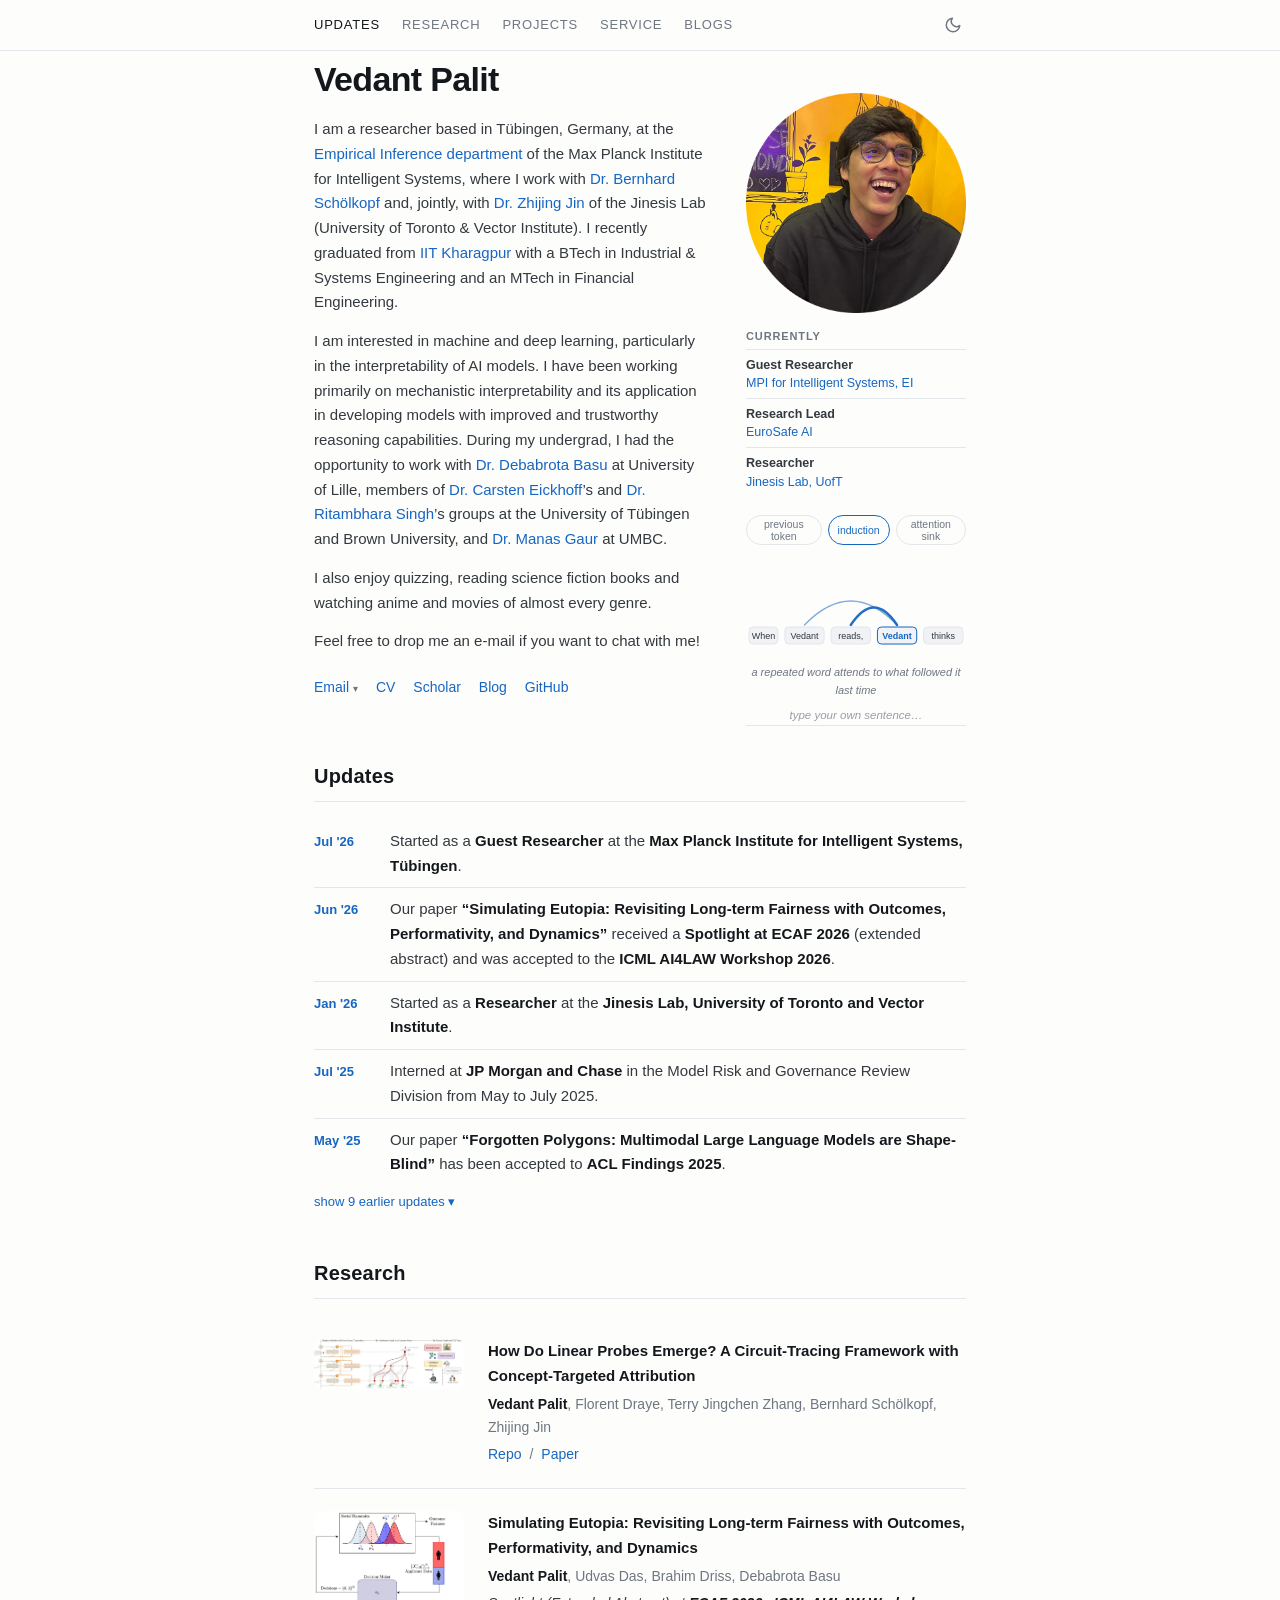
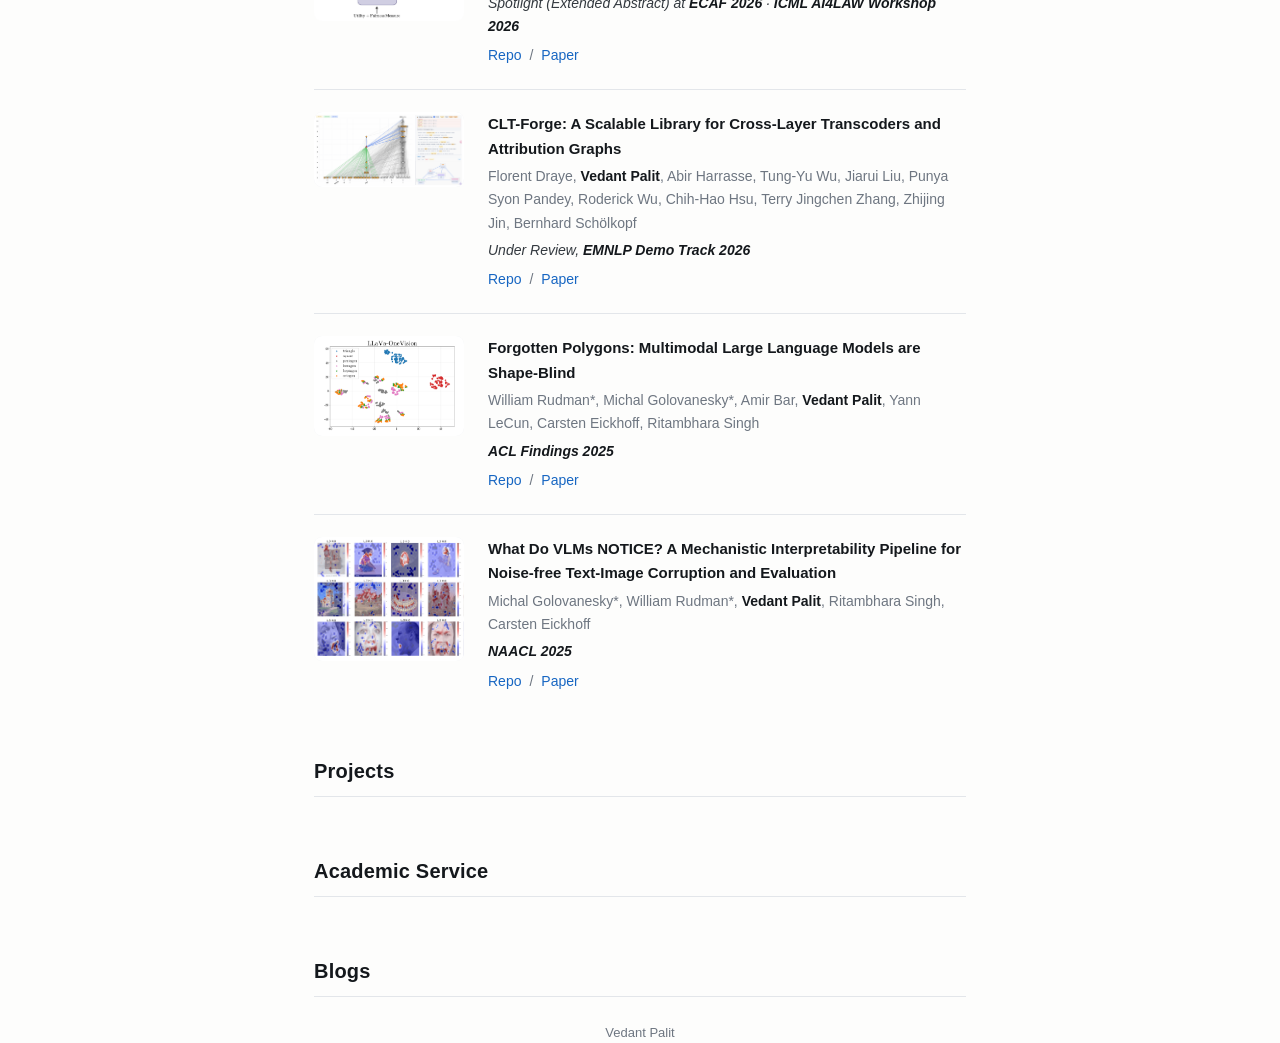
==== index.html @ 204c9481 "Collapse older updates behind a toggle" ====
<!DOCTYPE html>
<html lang="en">
  <head>
    <meta charset="UTF-8">
    <title>Vedant Palit</title>
    <meta name="author" content="Vedant Palit">
    <meta name="description" content="Vedant Palit — research portfolio. Mechanistic interpretability of AI models.">
    <meta name="viewport" content="width=device-width, initial-scale=1">
    <link rel="shortcut icon" href="images/favicon.ico" type="image/x-icon">
    <script>
      /* Set theme before first paint to avoid a flash of the wrong mode */
      (function () {
        var stored = localStorage.getItem("theme");
        var theme = stored || (window.matchMedia("(prefers-color-scheme: dark)").matches ? "dark" : "light");
        document.documentElement.setAttribute("data-theme", theme);
      })();
    </script>
    <link rel="stylesheet" href="css/style.css">
  </head>

  <body>
    <nav>
      <div class="container">
        <a href="#updates">Updates</a>
        <a href="#research">Research</a>
        <a href="#projects">Projects</a>
        <a href="#service">Service</a>
        <a href="#blogs">Blogs</a>
        <button id="theme-toggle" aria-label="Toggle light and dark mode">
          <svg class="icon-moon" viewBox="0 0 24 24" fill="none" stroke="currentColor" stroke-width="2" stroke-linecap="round" stroke-linejoin="round" aria-hidden="true">
            <path d="M21 12.79A9 9 0 1 1 11.21 3 7 7 0 0 0 21 12.79z"></path>
          </svg>
          <svg class="icon-sun" viewBox="0 0 24 24" fill="none" stroke="currentColor" stroke-width="2" stroke-linecap="round" stroke-linejoin="round" aria-hidden="true">
            <circle cx="12" cy="12" r="5"></circle>
            <line x1="12" y1="1" x2="12" y2="3"></line>
            <line x1="12" y1="21" x2="12" y2="23"></line>
            <line x1="4.22" y1="4.22" x2="5.64" y2="5.64"></line>
            <line x1="18.36" y1="18.36" x2="19.78" y2="19.78"></line>
            <line x1="1" y1="12" x2="3" y2="12"></line>
            <line x1="21" y1="12" x2="23" y2="12"></line>
            <line x1="4.22" y1="19.78" x2="5.64" y2="18.36"></line>
            <line x1="18.36" y1="5.64" x2="19.78" y2="4.22"></line>
          </svg>
        </button>
      </div>
    </nav>

    <header class="container">
      <div class="intro">
        <div class="intro-text">
          <h1>Vedant Palit</h1>
          <div id="bio"></div>
          <div id="profile-links" class="profile-links"></div>
        </div>
        <div class="portrait">
          <a href="images/vp.jpg"><img src="images/vp_c.jpg" alt="Vedant Palit"></a>
          <div id="current" class="current" hidden></div>
          <div id="widget"></div>
        </div>
      </div>
    </header>

    <main class="container">
      <section id="updates">
        <h2>Updates</h2>
        <div id="updates-list" data-list></div>
        <div id="updates-more"></div>
        <button id="updates-toggle" class="show-more" hidden></button>
      </section>

      <section id="research">
        <h2>Research</h2>
        <div id="papers-list" data-list></div>
      </section>

      <section id="projects">
        <h2>Projects</h2>
        <div id="projects-list" data-list></div>
      </section>

      <section id="service">
        <h2>Academic Service</h2>
        <div id="service-list" data-list></div>
      </section>

      <section id="blogs">
        <h2>Blogs</h2>
        <div id="blogs-list" data-list></div>
      </section>

      <div id="sentinel"></div>
    </main>

    <footer class="container">
      Vedant Palit
    </footer>

    <script src="js/data.js"></script>
    <script src="js/main.js"></script>
  </body>
</html>
---- css/style.css ----
/* Two themes: light, and a dark mode built on a near-black Prussian blue.
   The active theme is set as data-theme on <html> (see inline script in index.html). */

:root {
  --bg: #fdfdfc;
  --bg-soft: #f0f2f5;
  --nav-bg: rgba(253, 253, 252, 0.85);
  --text: #33393f;
  --text-strong: #14181c;
  --muted: #6e7681;
  --accent: #1766c2;
  --accent-hover: #d9862a;
  --rule: #e3e6ea;
  --max-width: 700px;
}

:root[data-theme="dark"] {
  --bg: #0a1420;
  --bg-soft: #0f1f30;
  --nav-bg: rgba(10, 20, 32, 0.85);
  --text: #cfdae5;
  --text-strong: #eef3f8;
  --muted: #7f93a8;
  --accent: #85b6ea;
  --accent-hover: #f0b866;
  --rule: #1b3048;
}

* { box-sizing: border-box; }

html { scroll-behavior: smooth; }

body {
  margin: 0;
  background-color: var(--bg);
  color: var(--text);
  font-family: -apple-system, BlinkMacSystemFont, "Segoe UI", Roboto, Helvetica, Arial, sans-serif;
  font-size: 15px;
  line-height: 1.65;
  -webkit-font-smoothing: antialiased;
  transition: background-color 0.3s ease, color 0.3s ease;
}

a {
  color: var(--accent);
  text-decoration: none;
  transition: color 0.2s ease;
}

a:hover,
a:focus {
  color: var(--accent-hover);
}

strong { color: var(--text-strong); }

.container {
  max-width: var(--max-width);
  margin: 0 auto;
  padding: 0 24px;
}

/* ---- Nav ---- */

nav {
  position: sticky;
  top: 0;
  z-index: 10;
  background-color: var(--nav-bg);
  backdrop-filter: blur(8px);
  -webkit-backdrop-filter: blur(8px);
  border-bottom: 1px solid var(--rule);
  transition: background-color 0.3s ease;
}

nav .container {
  display: flex;
  align-items: center;
  gap: 22px;
  padding-top: 12px;
  padding-bottom: 12px;
  overflow-x: auto;
}

nav a {
  color: var(--muted);
  font-size: 13px;
  letter-spacing: 0.06em;
  text-transform: uppercase;
  white-space: nowrap;
}

nav a:hover,
nav a.active { color: var(--text-strong); }

/* Theme toggle: moon shown in light mode, sun in dark mode */

#theme-toggle {
  margin-left: auto;
  background: none;
  border: none;
  padding: 4px;
  cursor: pointer;
  color: var(--muted);
  display: flex;
  align-items: center;
  transition: color 0.2s ease;
}

#theme-toggle:hover { color: var(--text-strong); }

#theme-toggle svg { width: 18px; height: 18px; }

#theme-toggle .icon-sun { display: none; }

:root[data-theme="dark"] #theme-toggle .icon-sun { display: block; }
:root[data-theme="dark"] #theme-toggle .icon-moon { display: none; }

/* ---- Header / bio ---- */

header { padding: 64px 0 16px; }

.intro {
  display: flex;
  gap: 36px;
  align-items: flex-start;
}

.intro-text { flex: 1; }

.intro h1 {
  margin: 0 0 10px;
  font-size: 34px;
  font-weight: 700;
  color: var(--text-strong);
  letter-spacing: -0.02em;
}

.intro p { margin: 0 0 14px; }

.portrait {
  flex-shrink: 0;
  width: 220px;
  margin-top: 42px;
}

/* "Currently" block: borderless row-wise table under the portrait */

.current {
  margin: 16px 0 0;
  font-size: 12.5px;
  line-height: 1.45;
  color: var(--muted);
}

.current-label {
  font-size: 11px;
  font-weight: 600;
  text-transform: uppercase;
  letter-spacing: 0.08em;
  color: var(--muted);
  padding-bottom: 4px;
  border-bottom: 1px solid var(--rule);
}

.current-row {
  padding: 6px 0;
  border-bottom: 1px solid var(--rule);
}

.current-row:last-child { border-bottom: none; }

.current-row .role {
  display: block;
  font-weight: 600;
  color: var(--text);
}

.portrait img {
  width: 100%;
  border-radius: 22%;
  display: block;
}

.profile-links {
  margin-top: 22px;
  display: flex;
  flex-wrap: wrap;
  gap: 6px 18px;
  font-size: 14px;
}

/* Multi-option profile link (e.g. Email → MPI / UofT) */

.dropdown { position: relative; }

.dropdown .caret {
  font-size: 10px;
  color: var(--muted);
}

.dropdown-menu {
  display: none;
  position: absolute;
  top: calc(100% + 6px);
  left: 0;
  z-index: 20;
  min-width: 130px;
  padding: 6px 0;
  background-color: var(--bg-soft);
  border: 1px solid var(--rule);
  border-radius: 8px;
  box-shadow: 0 6px 18px rgba(0, 0, 0, 0.25);
}

.dropdown.open .dropdown-menu { display: block; }

.dropdown-menu a {
  display: block;
  padding: 5px 14px;
  white-space: nowrap;
}

.dropdown-menu a:hover { background-color: var(--rule); }

/* Collaborator-graph toy under the portrait */

.collab-widget { margin-top: 18px; }

.collab-widget svg {
  width: 100%;
  height: auto;
  display: block;
}

.collab-widget .e {
  stroke: var(--muted);
  stroke-opacity: 0.25;
  stroke-width: 1;
  transition: stroke-opacity 0.2s ease, stroke 0.2s ease;
}

.collab-widget .e.thick { stroke-width: 1.8; }

.collab-widget .e.lit {
  stroke: var(--accent);
  stroke-opacity: 0.9;
}

.collab-widget .n {
  fill: var(--muted);
  fill-opacity: 0.8;
  transition: fill-opacity 0.2s ease, fill 0.2s ease;
}

.collab-widget .n.linked { cursor: pointer; }

.collab-widget .n.me { fill: var(--accent); fill-opacity: 0.95; }

.collab-widget .n.lit { fill: var(--accent); fill-opacity: 1; }

.collab-widget .lbl {
  fill: var(--muted);
  font-size: 7.5px;
  text-anchor: middle;
  letter-spacing: 0.03em;
  pointer-events: none;
  transition: fill 0.2s ease;
}

.collab-widget .lbl.lit { fill: var(--text-strong); }

.collab-widget .hint {
  margin-top: 8px;
  font-size: 11px;
  color: var(--muted);
  text-align: center;
  font-style: italic;
  min-height: 16px;
}

/* Attention-arcs toy under the portrait */

.attn-widget { margin-top: 18px; }

.attn-widget svg {
  width: 100%;
  height: auto;
  display: block;
}

.attn-heads {
  display: flex;
  justify-content: center;
  gap: 6px;
  margin-bottom: 4px;
}

.attn-chip {
  background: none;
  border: 1px solid var(--rule);
  border-radius: 999px;
  padding: 2px 9px;
  font-size: 10.5px;
  color: var(--muted);
  cursor: pointer;
  transition: color 0.2s ease, border-color 0.2s ease;
}

.attn-chip:hover { color: var(--text-strong); }

.attn-chip.on {
  color: var(--accent);
  border-color: var(--accent);
}

.attn-widget .tok {
  fill: var(--bg-soft);
  stroke: var(--rule);
  stroke-width: 1;
  cursor: pointer;
  transition: stroke 0.2s ease;
}

.attn-widget .tok.active { stroke: var(--accent); }

.attn-widget .tok-word {
  fill: var(--text);
  font-size: 9px;
  text-anchor: middle;
  cursor: pointer;
  transition: fill 0.2s ease;
}

.attn-widget .tok-word.active { fill: var(--accent); font-weight: 700; }

.attn-widget .arc {
  fill: none;
  stroke: var(--accent);
  stroke-linecap: round;
}

.attn-widget .hint {
  margin-top: 6px;
  font-size: 11px;
  color: var(--muted);
  text-align: center;
  font-style: italic;
  min-height: 16px;
}

.attn-input {
  display: block;
  width: 100%;
  margin-top: 6px;
  padding: 4px 2px;
  background: none;
  border: none;
  border-bottom: 1px solid var(--rule);
  color: var(--text);
  font-size: 11.5px;
  text-align: center;
  outline: none;
  transition: border-color 0.2s ease;
}

.attn-input:focus { border-bottom-color: var(--accent); }

.attn-input::placeholder {
  color: var(--muted);
  font-style: italic;
  opacity: 0.7;
}

/* ---- Sections ---- */

section { padding: 34px 0 6px; }

section h2 {
  margin: 0 0 18px;
  font-size: 20px;
  font-weight: 700;
  color: var(--text-strong);
  letter-spacing: 0.01em;
  border-bottom: 1px solid var(--rule);
  padding-bottom: 8px;
}

/* Updates */

.update {
  display: flex;
  gap: 14px;
  padding: 9px 0;
  border-bottom: 1px solid var(--rule);
}

.update:last-child { border-bottom: none; }

.update .date {
  flex-shrink: 0;
  width: 62px;
  color: var(--accent);
  font-weight: 600;
  font-size: 13px;
  padding-top: 2px;
}

/* Academic service reuses the update-row look with a wider label;
   venues flow inline separated by middots */

.service-row .date { width: 90px; }

.service-row .sep { color: var(--muted); }

/* Collapsed older updates */

#updates-more { display: none; }

#updates-more.open { display: block; }

#updates-more .update:first-child { border-top: 1px solid var(--rule); }

.show-more {
  background: none;
  border: none;
  padding: 8px 0;
  font-size: 13px;
  font-family: inherit;
  color: var(--accent);
  cursor: pointer;
  transition: color 0.2s ease;
}

.show-more:hover { color: var(--accent-hover); }

/* Papers & projects */

.entry {
  display: flex;
  gap: 24px;
  padding: 22px 0;
  border-bottom: 1px solid var(--rule);
}

.entry:last-child { border-bottom: none; }

.entry .thumb {
  flex-shrink: 0;
  width: 150px;
}

.entry .thumb img {
  width: 100%;
  border-radius: 8px;
  display: block;
  background-color: var(--bg-soft);
}

.entry .meta { flex: 1; min-width: 0; }

.entry .title {
  font-weight: 700;
  color: var(--text-strong);
  margin-bottom: 4px;
}

.entry .authors,
.entry .context {
  font-size: 14px;
  color: var(--muted);
  margin-bottom: 4px;
}

.entry .venue {
  font-size: 14px;
  font-style: italic;
  margin-bottom: 6px;
}

.entry .description {
  font-size: 14px;
  margin-top: 6px;
}

.entry .links { font-size: 14px; }

.entry .links a + a::before {
  content: "/";
  color: var(--muted);
  margin: 0 8px 0 0;
  padding-left: 8px;
}

/* Compact project rows */

.project-row {
  padding: 10px 0;
  border-bottom: 1px solid var(--rule);
}

.project-row:last-child { border-bottom: none; }

.project-row .title { font-weight: 700; }

.project-row .context {
  font-weight: 400;
  font-size: 13px;
  color: var(--muted);
}

.project-row .description {
  font-size: 13.5px;
  color: var(--muted);
  margin-top: 2px;
}

/* ---- Batched reveal ---- */

.reveal {
  opacity: 0;
  transform: translateY(14px);
  transition: opacity 0.45s ease, transform 0.45s ease;
}

.reveal.visible {
  opacity: 1;
  transform: none;
}

#sentinel { height: 1px; }

footer {
  padding: 48px 0 40px;
  color: var(--muted);
  font-size: 13px;
  text-align: center;
}

/* ---- Responsive ---- */

@media (max-width: 640px) {
  header { padding-top: 40px; }

  .intro { flex-direction: column-reverse; align-items: center; }

  .portrait { width: 200px; margin-top: 0; }

  .intro h1 { text-align: center; }

  .entry { flex-direction: column; gap: 12px; }

  .entry .thumb { width: 200px; max-width: 100%; }

  .update { flex-direction: column; gap: 2px; }

  .update .date { width: auto; }
}

@media (prefers-reduced-motion: reduce) {
  html { scroll-behavior: auto; }
  .reveal { transition: none; transform: none; }
}
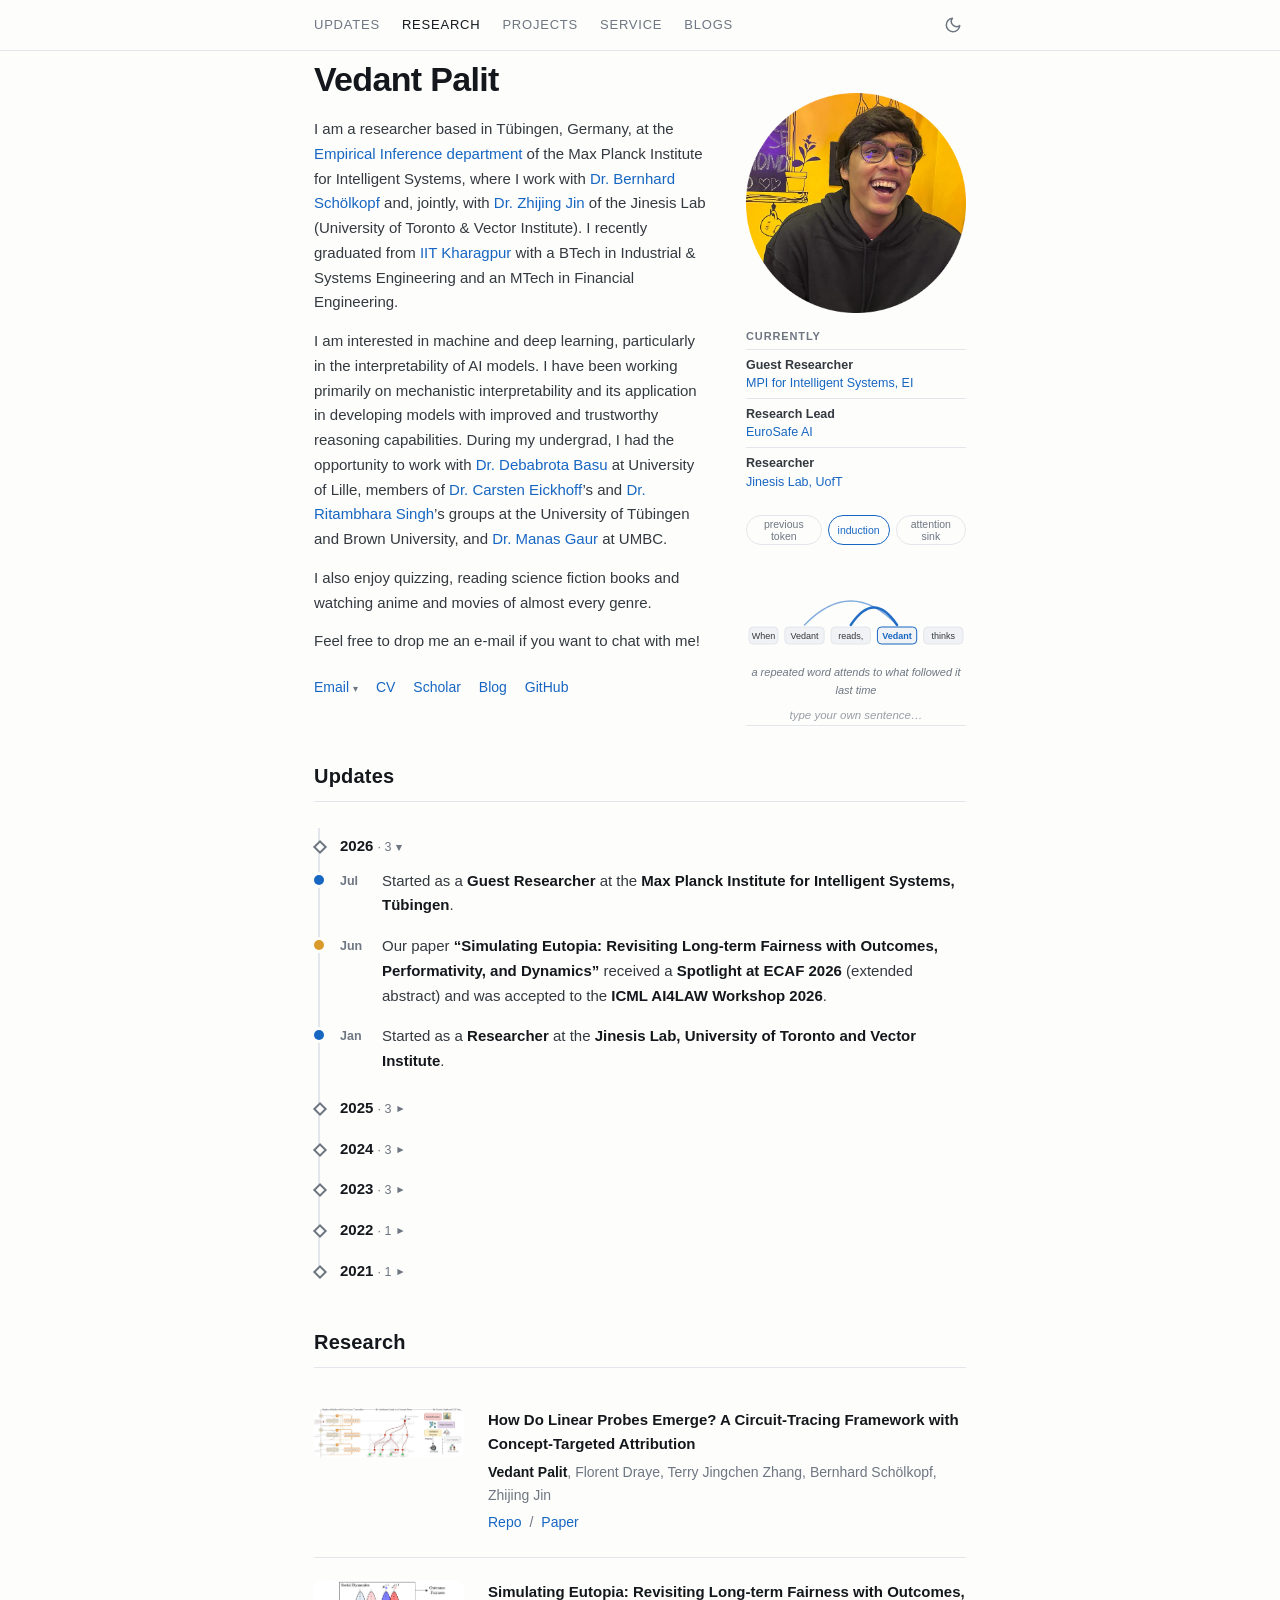
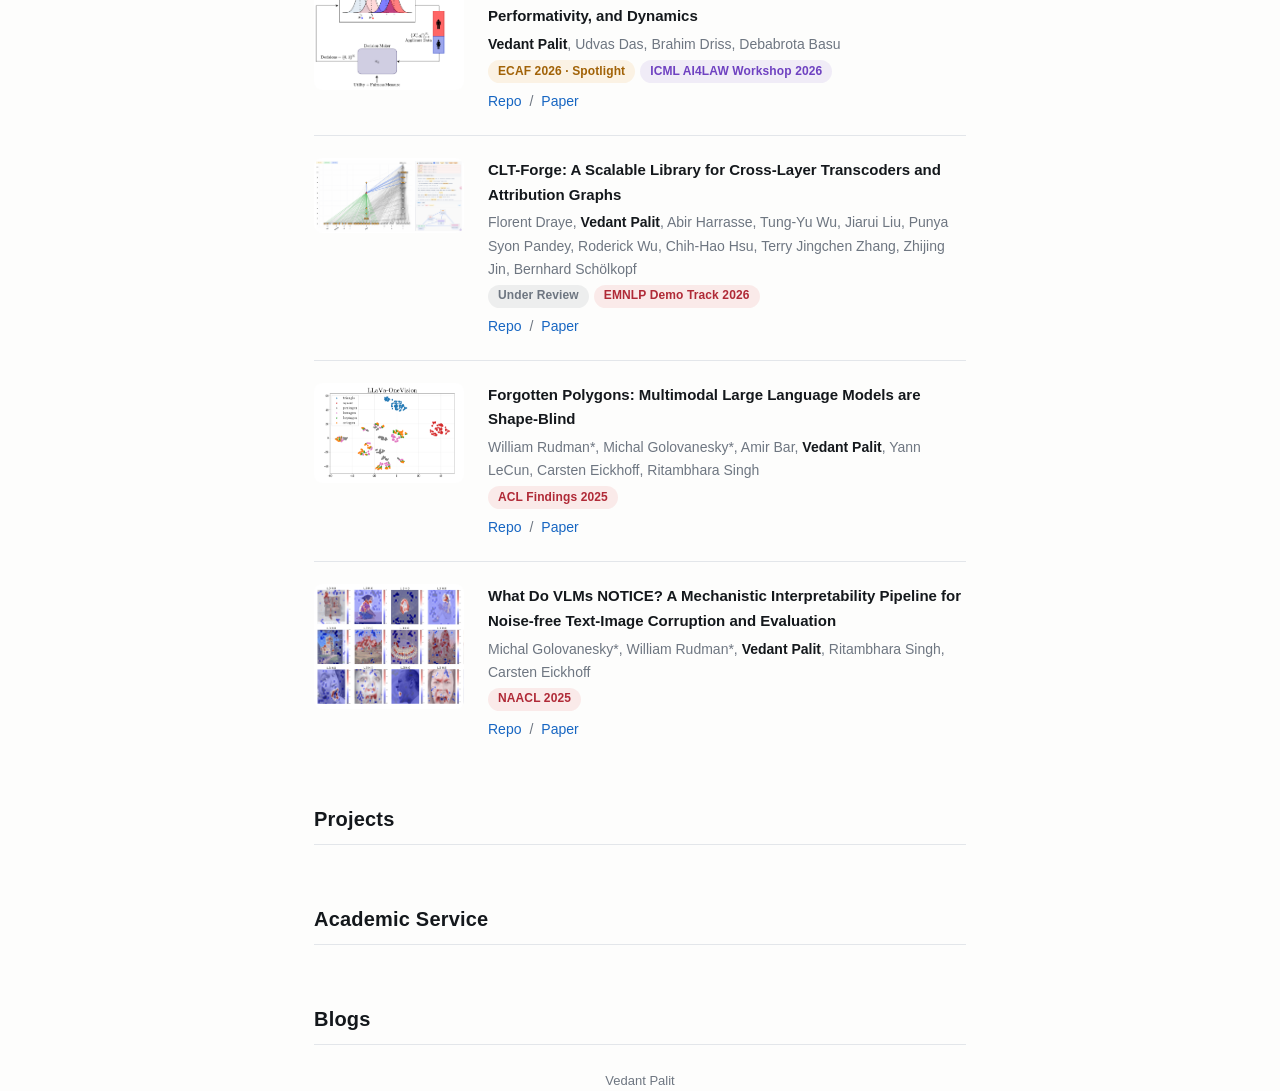
==== commit 96c11fbb: "Turn updates into a timeline with collapsible years" ====
--- a/index.html
+++ b/index.html
@@ -63,9 +63,7 @@
     <main class="container">
       <section id="updates">
         <h2>Updates</h2>
-        <div id="updates-list" data-list></div>
-        <div id="updates-more"></div>
-        <button id="updates-toggle" class="show-more" hidden></button>
+        <div id="updates-list" class="timeline"></div>
       </section>
 
       <section id="research">
--- a/css/style.css
+++ b/css/style.css
@@ -386,7 +386,97 @@
   padding-bottom: 8px;
 }
 
-/* Updates */
+/* Updates timeline: vertical rail, type-colored dots, year markers */
+
+.timeline { position: relative; }
+
+.timeline::before {
+  content: "";
+  position: absolute;
+  left: 4px;
+  top: 8px;
+  bottom: 8px;
+  width: 2px;
+  background-color: var(--rule);
+}
+
+.tl-item {
+  position: relative;
+  display: flex;
+  gap: 12px;
+  padding: 8px 0 8px 26px;
+}
+
+.tl-item::before {
+  content: "";
+  position: absolute;
+  left: 0;
+  top: 14px;
+  width: 10px;
+  height: 10px;
+  border-radius: 50%;
+  background-color: var(--muted);
+  box-shadow: 0 0 0 3px var(--bg);
+}
+
+.t-paper::before    { background-color: #b02a37; }
+.t-position::before { background-color: var(--accent); }
+.t-award::before    { background-color: #d99a2b; }
+
+:root[data-theme="dark"] .t-paper::before { background-color: #f28b82; }
+:root[data-theme="dark"] .t-award::before { background-color: #f0b866; }
+
+.tl-item .date {
+  flex-shrink: 0;
+  width: 30px;
+  color: var(--muted);
+  font-weight: 600;
+  font-size: 12.5px;
+  padding-top: 2px;
+}
+
+.tl-year {
+  position: relative;
+  padding: 14px 0 2px 26px;
+  font-size: 15px;
+  font-weight: 700;
+  color: var(--text-strong);
+  cursor: pointer;
+  user-select: none;
+}
+
+.tl-year:hover { color: var(--accent); }
+
+.tl-year::before {
+  content: "";
+  position: absolute;
+  left: 1px;
+  top: 22px;
+  width: 6px;
+  height: 6px;
+  background-color: var(--bg);
+  border: 2px solid var(--muted);
+  transform: rotate(45deg);
+}
+
+.tl-count {
+  font-weight: 400;
+  font-size: 12.5px;
+  color: var(--muted);
+}
+
+.tl-caret {
+  display: inline-block;
+  font-size: 11px;
+  color: var(--muted);
+  transition: transform 0.2s ease;
+}
+
+.tl-year.closed .tl-caret { transform: rotate(-90deg); }
+
+.tl-group.closed { display: none; }
+
+/* Service and blog rows (shared row style) */
 
 .update {
   display: flex;
@@ -413,27 +503,6 @@
 
 .service-row .sep { color: var(--muted); }
 
-/* Collapsed older updates */
-
-#updates-more { display: none; }
-
-#updates-more.open { display: block; }
-
-#updates-more .update:first-child { border-top: 1px solid var(--rule); }
-
-.show-more {
-  background: none;
-  border: none;
-  padding: 8px 0;
-  font-size: 13px;
-  font-family: inherit;
-  color: var(--accent);
-  cursor: pointer;
-  transition: color 0.2s ease;
-}
-
-.show-more:hover { color: var(--accent-hover); }
-
 /* Papers & projects */
 
 .entry {
@@ -478,6 +547,41 @@
   margin-bottom: 6px;
 }
 
+/* Venue pills, colored by venue family (amber = spotlight/award) */
+
+.badges {
+  margin: 2px 0 7px;
+  display: flex;
+  flex-wrap: wrap;
+  gap: 5px;
+}
+
+.pill {
+  display: inline-block;
+  padding: 1.5px 10px;
+  border-radius: 999px;
+  font-size: 12px;
+  font-weight: 600;
+  letter-spacing: 0.01em;
+  white-space: nowrap;
+}
+
+.pill-acl     { color: #b02a37; background-color: rgba(214, 43, 43, 0.09); }
+.pill-neurips { color: #6f42c1; background-color: rgba(111, 66, 193, 0.09); }
+.pill-ieee    { color: #1766c2; background-color: rgba(23, 102, 194, 0.09); }
+.pill-acm     { color: #0f766e; background-color: rgba(15, 118, 110, 0.09); }
+.pill-cvf     { color: #2e7d32; background-color: rgba(46, 125, 50, 0.09); }
+.pill-review  { color: #6e7681; background-color: rgba(110, 118, 129, 0.11); }
+.pill-award   { color: #a16207; background-color: rgba(240, 184, 102, 0.16); }
+
+:root[data-theme="dark"] .pill-acl     { color: #f28b82; background-color: rgba(242, 139, 130, 0.12); }
+:root[data-theme="dark"] .pill-neurips { color: #c5a3ff; background-color: rgba(197, 163, 255, 0.12); }
+:root[data-theme="dark"] .pill-ieee    { color: #8ab4f8; background-color: rgba(138, 180, 248, 0.12); }
+:root[data-theme="dark"] .pill-acm     { color: #7fd8ce; background-color: rgba(127, 216, 206, 0.12); }
+:root[data-theme="dark"] .pill-cvf     { color: #a5d6a7; background-color: rgba(165, 214, 167, 0.12); }
+:root[data-theme="dark"] .pill-review  { color: #8a95a3; background-color: rgba(138, 149, 163, 0.13); }
+:root[data-theme="dark"] .pill-award   { color: #f0b866; background-color: rgba(240, 184, 102, 0.13); }
+
 .entry .description {
   font-size: 14px;
   margin-top: 6px;
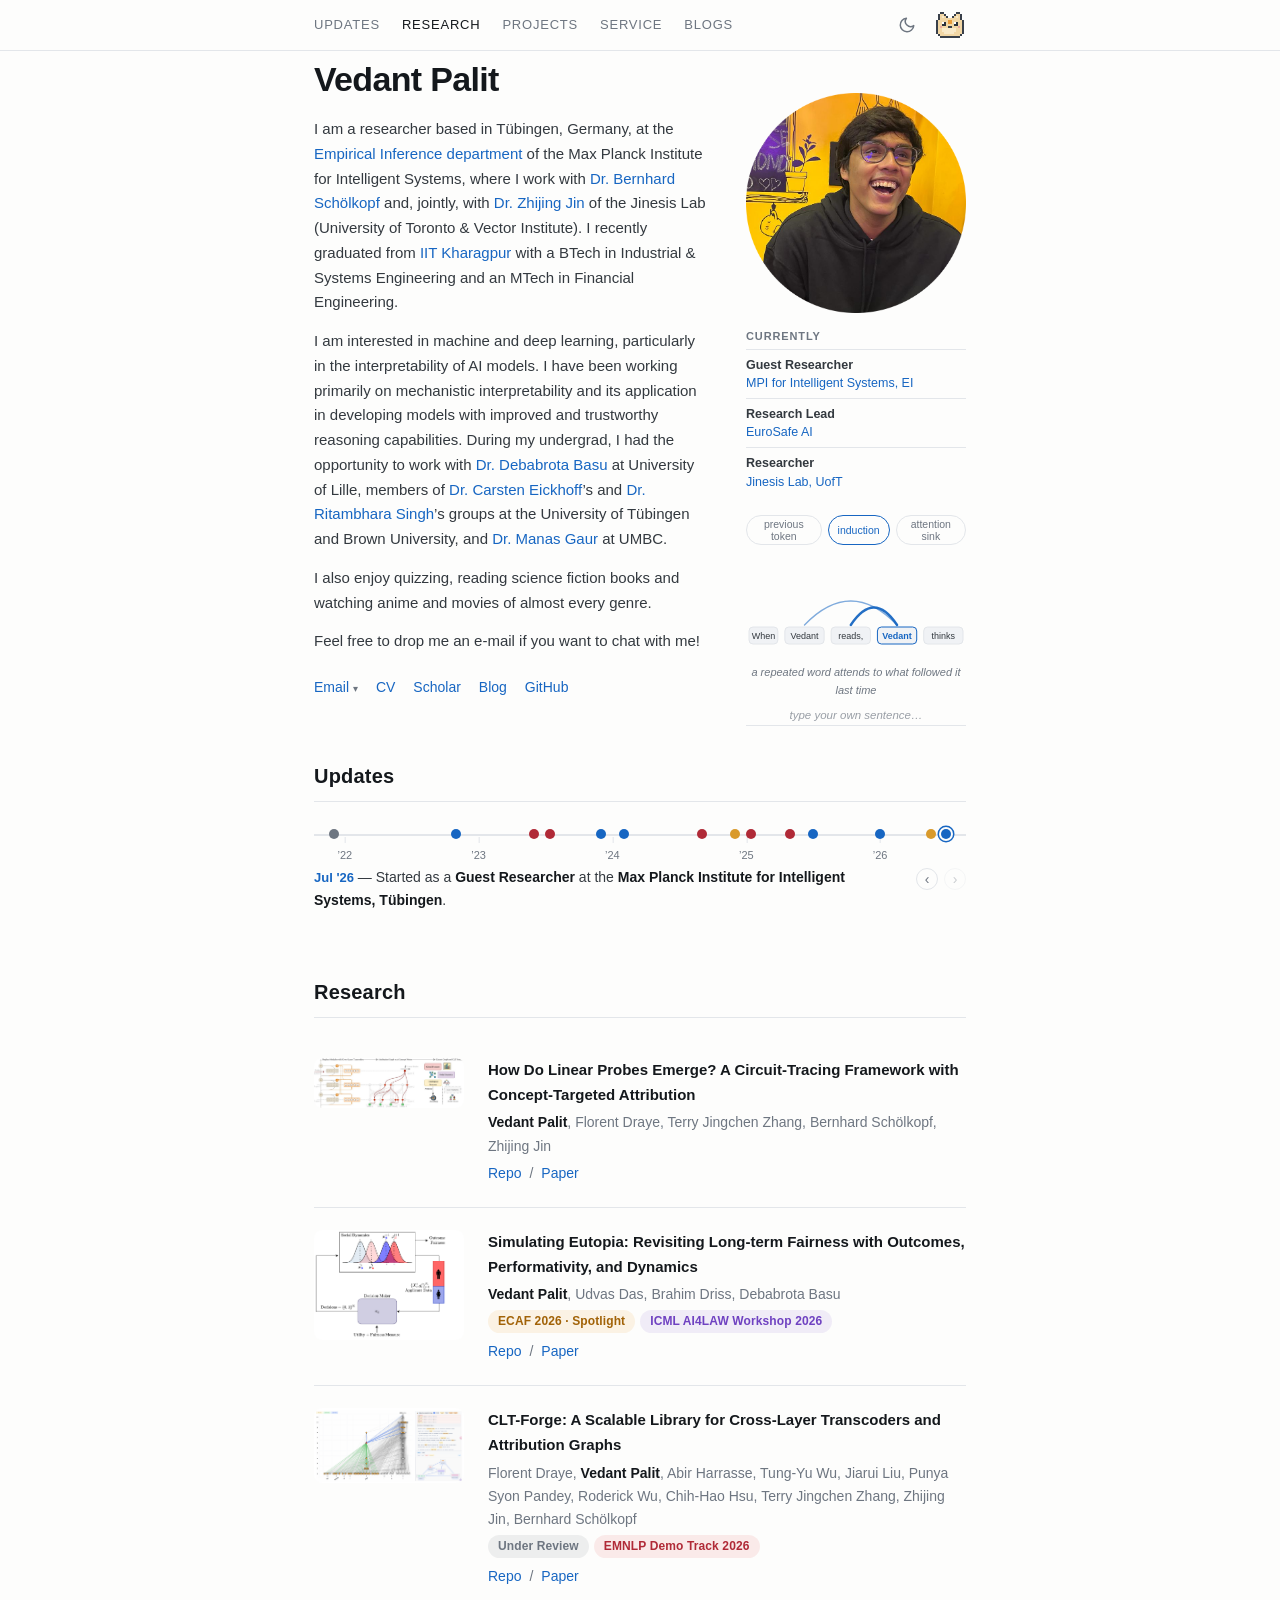
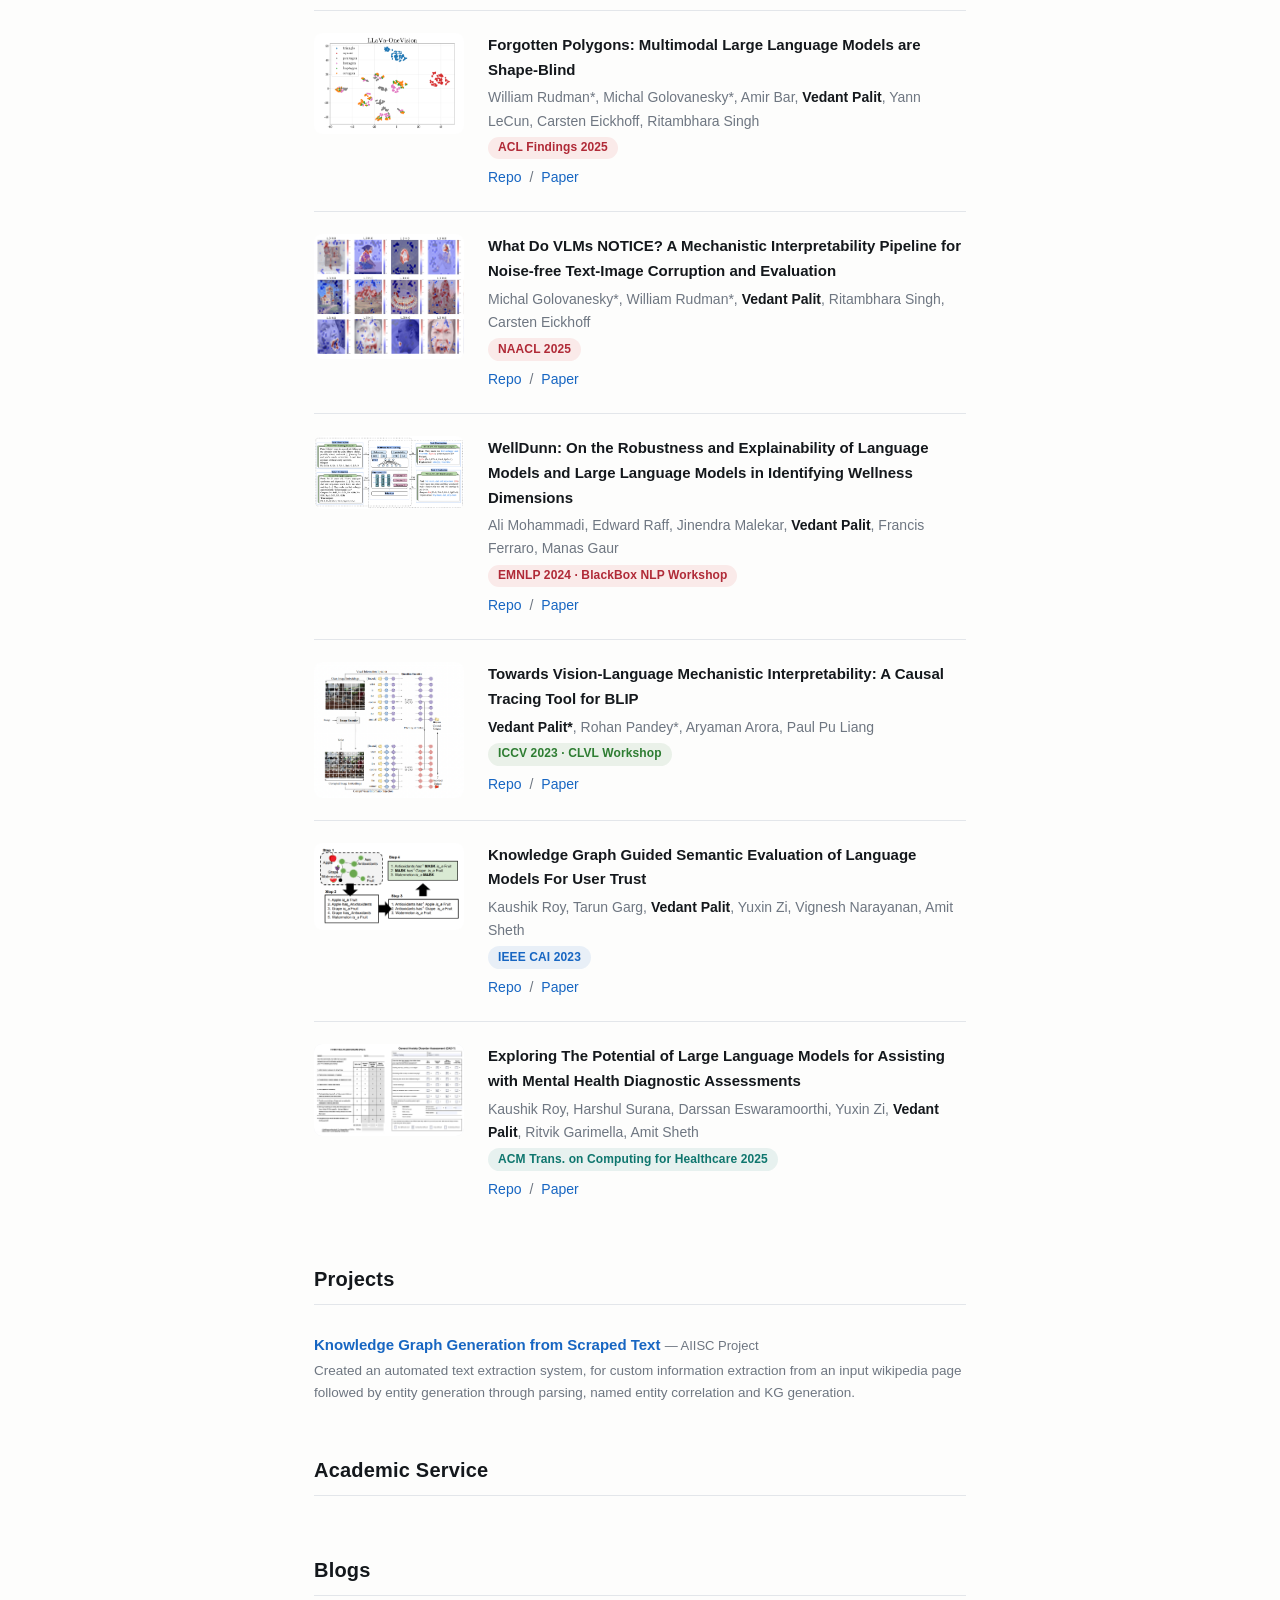
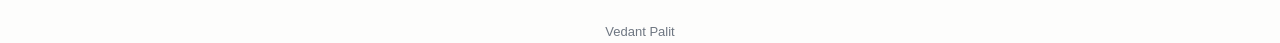
==== commit f64203cd: "Add logit-lens name reveal and Luma, a day/night pixel familiar" ====
--- a/index.html
+++ b/index.html
@@ -42,6 +42,7 @@
             <line x1="18.36" y1="5.64" x2="19.78" y2="4.22"></line>
           </svg>
         </button>
+        <span id="critter"></span>
       </div>
     </nav>
 
--- a/css/style.css
+++ b/css/style.css
@@ -12,6 +12,15 @@
   --accent-hover: #d9862a;
   --rule: #e3e6ea;
   --max-width: 700px;
+
+  /* Luma, awake (warm daytime palette) */
+  --cr-o: #39404a;
+  --cr-b: #f2d7a5;
+  --cr-l: #f9e9c8;
+  --cr-a: #e89b3c;
+  --cr-e: #2c313a;
+  --cr-w: #ffffff;
+  --cr-k: #eba7a0;
 }
 
 :root[data-theme="dark"] {
@@ -24,6 +33,15 @@
   --accent: #85b6ea;
   --accent-hover: #f0b866;
   --rule: #1b3048;
+
+  /* Luma, asleep (dusky moonlit palette) */
+  --cr-o: #0f1724;
+  --cr-b: #49597b;
+  --cr-l: #5a6c92;
+  --cr-a: #d9e4f7;
+  --cr-e: #0d131f;
+  --cr-w: #dfe8f7;
+  --cr-k: #6f6486;
 }
 
 * { box-sizing: border-box; }
@@ -115,6 +133,72 @@
 
 :root[data-theme="dark"] #theme-toggle .icon-sun { display: block; }
 :root[data-theme="dark"] #theme-toggle .icon-moon { display: none; }
+
+/* Luma, the day/night pixel familiar on the nav */
+
+#critter {
+  display: flex;
+  align-items: flex-end;
+  margin-left: -8px;
+  cursor: pointer;
+}
+
+#critter svg {
+  width: 32px;
+  height: 26px;
+  animation: cr-bob 2.2s steps(2) infinite;
+}
+
+:root[data-theme="dark"] #critter svg { animation-duration: 3.6s; }
+
+.cr-o { fill: var(--cr-o); }
+.cr-b { fill: var(--cr-b); }
+.cr-l { fill: var(--cr-l); }
+.cr-a { fill: var(--cr-a); }
+.cr-e { fill: var(--cr-e); }
+.cr-w { fill: var(--cr-w); }
+.cr-k { fill: var(--cr-k); }
+
+.cr-eyes-open { animation: cr-blink 4.5s step-end infinite; }
+
+:root[data-theme="dark"] .cr-eyes-open {
+  display: none;
+  animation: none;
+}
+
+.cr-z {
+  font-size: 3.4px;
+  font-style: italic;
+  fill: var(--muted);
+  opacity: 0;
+}
+
+:root[data-theme="dark"] .cr-z  { animation: cr-zzz 2.7s linear infinite; }
+:root[data-theme="dark"] .cr-z1 { animation-delay: 0.9s; }
+:root[data-theme="dark"] .cr-z2 { animation-delay: 1.8s; }
+
+#critter.hop svg { animation: cr-hop 0.45s ease; }
+
+@keyframes cr-bob {
+  0%, 100% { transform: translateY(0); }
+  50%      { transform: translateY(1px); }
+}
+
+@keyframes cr-blink {
+  0%, 90%, 96%, 100% { opacity: 1; }
+  92%, 94%           { opacity: 0; }
+}
+
+@keyframes cr-zzz {
+  0%   { opacity: 0; transform: translate(0, 0); }
+  25%  { opacity: 0.9; }
+  100% { opacity: 0; transform: translate(1.8px, -3.4px); }
+}
+
+@keyframes cr-hop {
+  30% { transform: translateY(-7px); }
+  60% { transform: translateY(2px); }
+}
 
 /* ---- Header / bio ---- */
 
@@ -386,6 +470,113 @@
   padding-bottom: 8px;
 }
 
+/* Updates axis: horizontal line, dots by date, hover detail below */
+
+.ax-track {
+  position: relative;
+  height: 46px;
+  margin-top: 6px;
+}
+
+.ax-track::before {
+  content: "";
+  position: absolute;
+  left: 0;
+  right: 0;
+  top: 14px;
+  height: 2px;
+  background-color: var(--rule);
+}
+
+.ax-dot {
+  position: absolute;
+  top: 14px;
+  transform: translate(-50%, -50%);
+  width: 10px;
+  height: 10px;
+  border-radius: 50%;
+  border: none;
+  padding: 0;
+  background-color: var(--dot, var(--muted));
+  cursor: pointer;
+  transition: box-shadow 0.15s ease;
+}
+
+.ax-dot:hover,
+.ax-dot.active {
+  box-shadow: 0 0 0 2px var(--bg), 0 0 0 3.5px var(--dot, var(--muted));
+}
+
+.ax-tick {
+  position: absolute;
+  top: 26px;
+  transform: translateX(-50%);
+  font-size: 11px;
+  color: var(--muted);
+}
+
+.ax-tick::before {
+  content: "";
+  position: absolute;
+  left: 50%;
+  top: -9px;
+  width: 1px;
+  height: 6px;
+  background-color: var(--rule);
+}
+
+.ax-detail-row {
+  display: flex;
+  gap: 12px;
+  align-items: flex-start;
+}
+
+.ax-detail {
+  flex: 1;
+  min-height: 70px;
+  font-size: 14px;
+}
+
+.ax-nav {
+  display: flex;
+  gap: 6px;
+  flex-shrink: 0;
+  padding-top: 2px;
+}
+
+.ax-arrow {
+  width: 22px;
+  height: 22px;
+  display: flex;
+  align-items: center;
+  justify-content: center;
+  border: 1px solid var(--rule);
+  border-radius: 50%;
+  background: none;
+  padding: 0;
+  color: var(--muted);
+  font-size: 14px;
+  line-height: 1;
+  cursor: pointer;
+  transition: color 0.2s ease, border-color 0.2s ease;
+}
+
+.ax-arrow:hover:not(:disabled) {
+  color: var(--accent);
+  border-color: var(--accent);
+}
+
+.ax-arrow:disabled {
+  opacity: 0.35;
+  cursor: default;
+}
+
+.ax-detail .ax-date {
+  color: var(--accent);
+  font-weight: 600;
+  font-size: 13px;
+}
+
 /* Updates timeline: vertical rail, type-colored dots, year markers */
 
 .timeline { position: relative; }
@@ -415,16 +606,16 @@
   width: 10px;
   height: 10px;
   border-radius: 50%;
-  background-color: var(--muted);
+  background-color: var(--dot, var(--muted));
   box-shadow: 0 0 0 3px var(--bg);
 }
 
-.t-paper::before    { background-color: #b02a37; }
-.t-position::before { background-color: var(--accent); }
-.t-award::before    { background-color: #d99a2b; }
-
-:root[data-theme="dark"] .t-paper::before { background-color: #f28b82; }
-:root[data-theme="dark"] .t-award::before { background-color: #f0b866; }
+.t-paper    { --dot: #b02a37; }
+.t-position { --dot: var(--accent); }
+.t-award    { --dot: #d99a2b; }
+
+:root[data-theme="dark"] .t-paper { --dot: #f28b82; }
+:root[data-theme="dark"] .t-award { --dot: #f0b866; }
 
 .tl-item .date {
   flex-shrink: 0;
@@ -459,10 +650,22 @@
   transform: rotate(45deg);
 }
 
-.tl-count {
-  font-weight: 400;
-  font-size: 12.5px;
-  color: var(--muted);
+/* Mini type-dots shown on collapsed year headers */
+
+.tl-preview {
+  display: inline-flex;
+  gap: 4px;
+  margin: 0 5px;
+  vertical-align: 1.5px;
+}
+
+.tl-year:not(.closed) .tl-preview { display: none; }
+
+.tl-mini {
+  width: 7px;
+  height: 7px;
+  border-radius: 50%;
+  background-color: var(--dot, var(--muted));
 }
 
 .tl-caret {
@@ -664,4 +867,5 @@
 @media (prefers-reduced-motion: reduce) {
   html { scroll-behavior: auto; }
   .reveal { transition: none; transform: none; }
-}
+  #critter svg, .cr-eyes-open, .cr-z { animation: none; }
+}
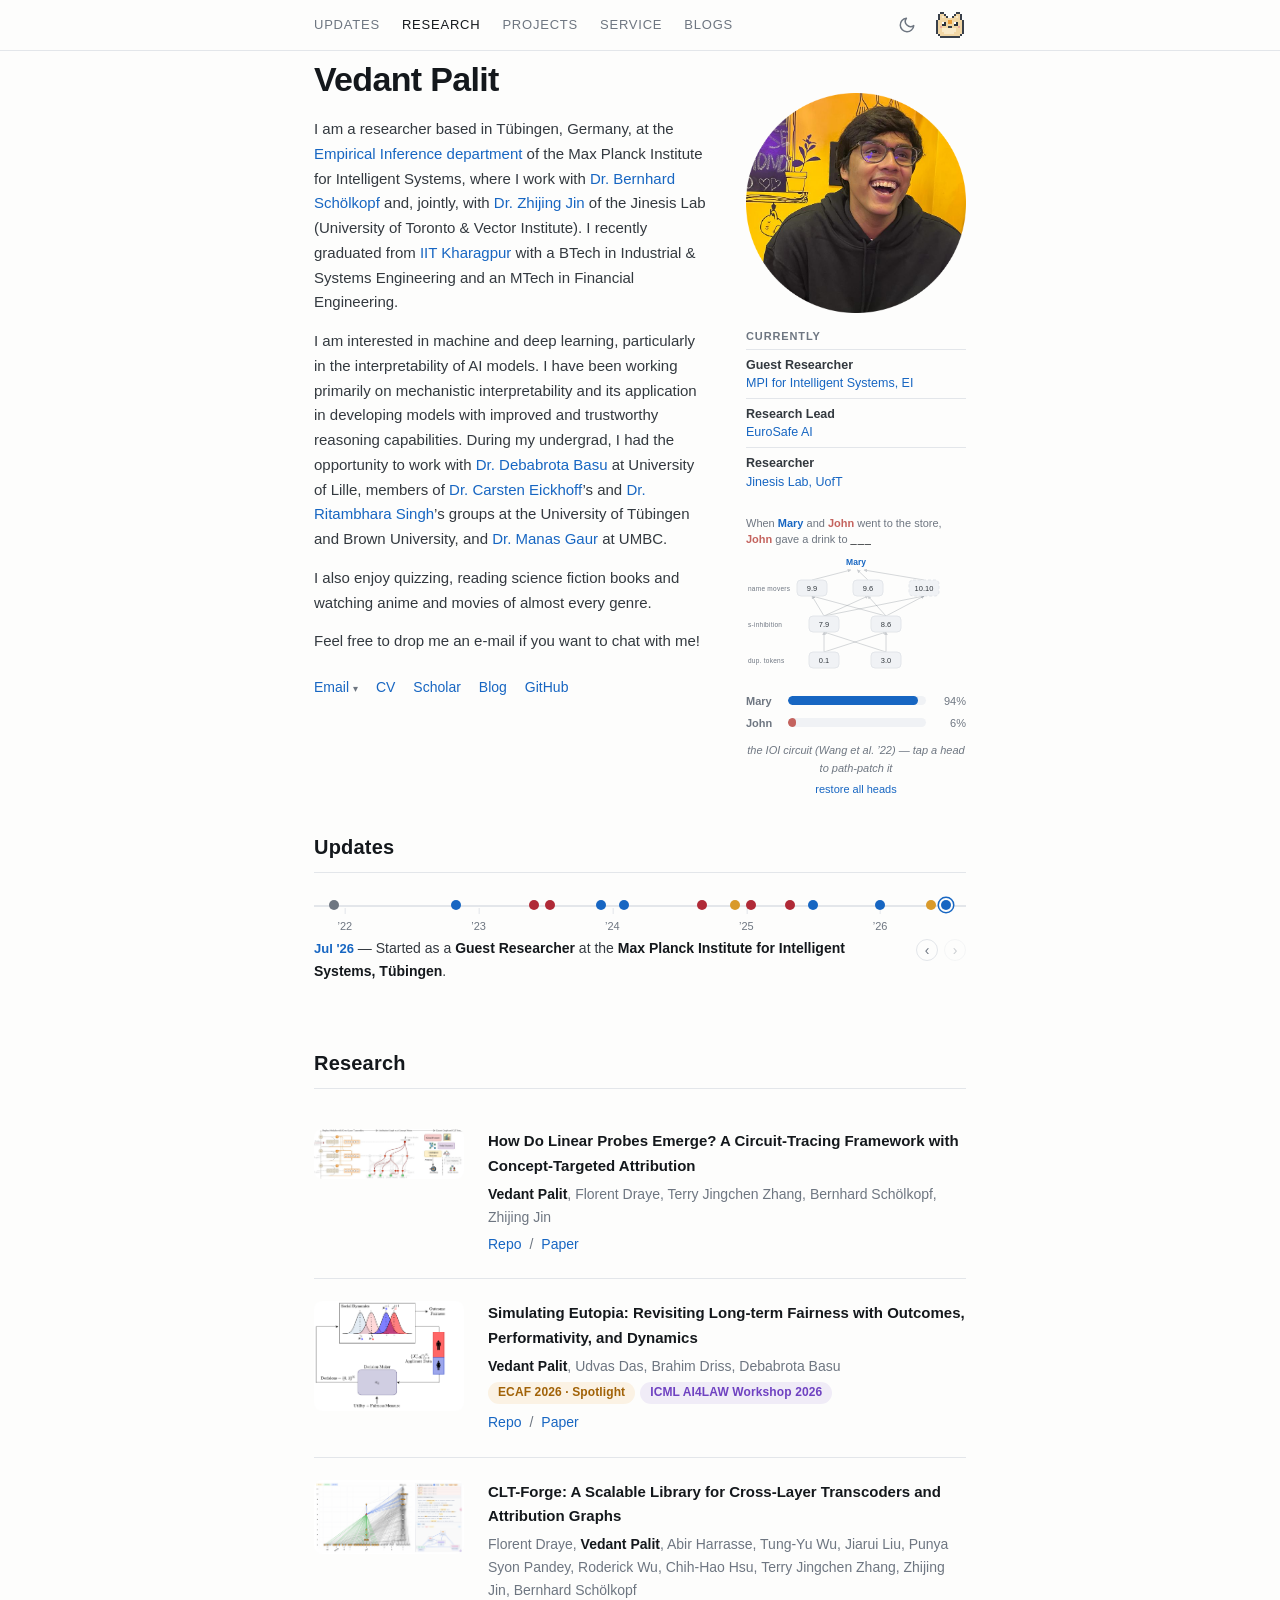
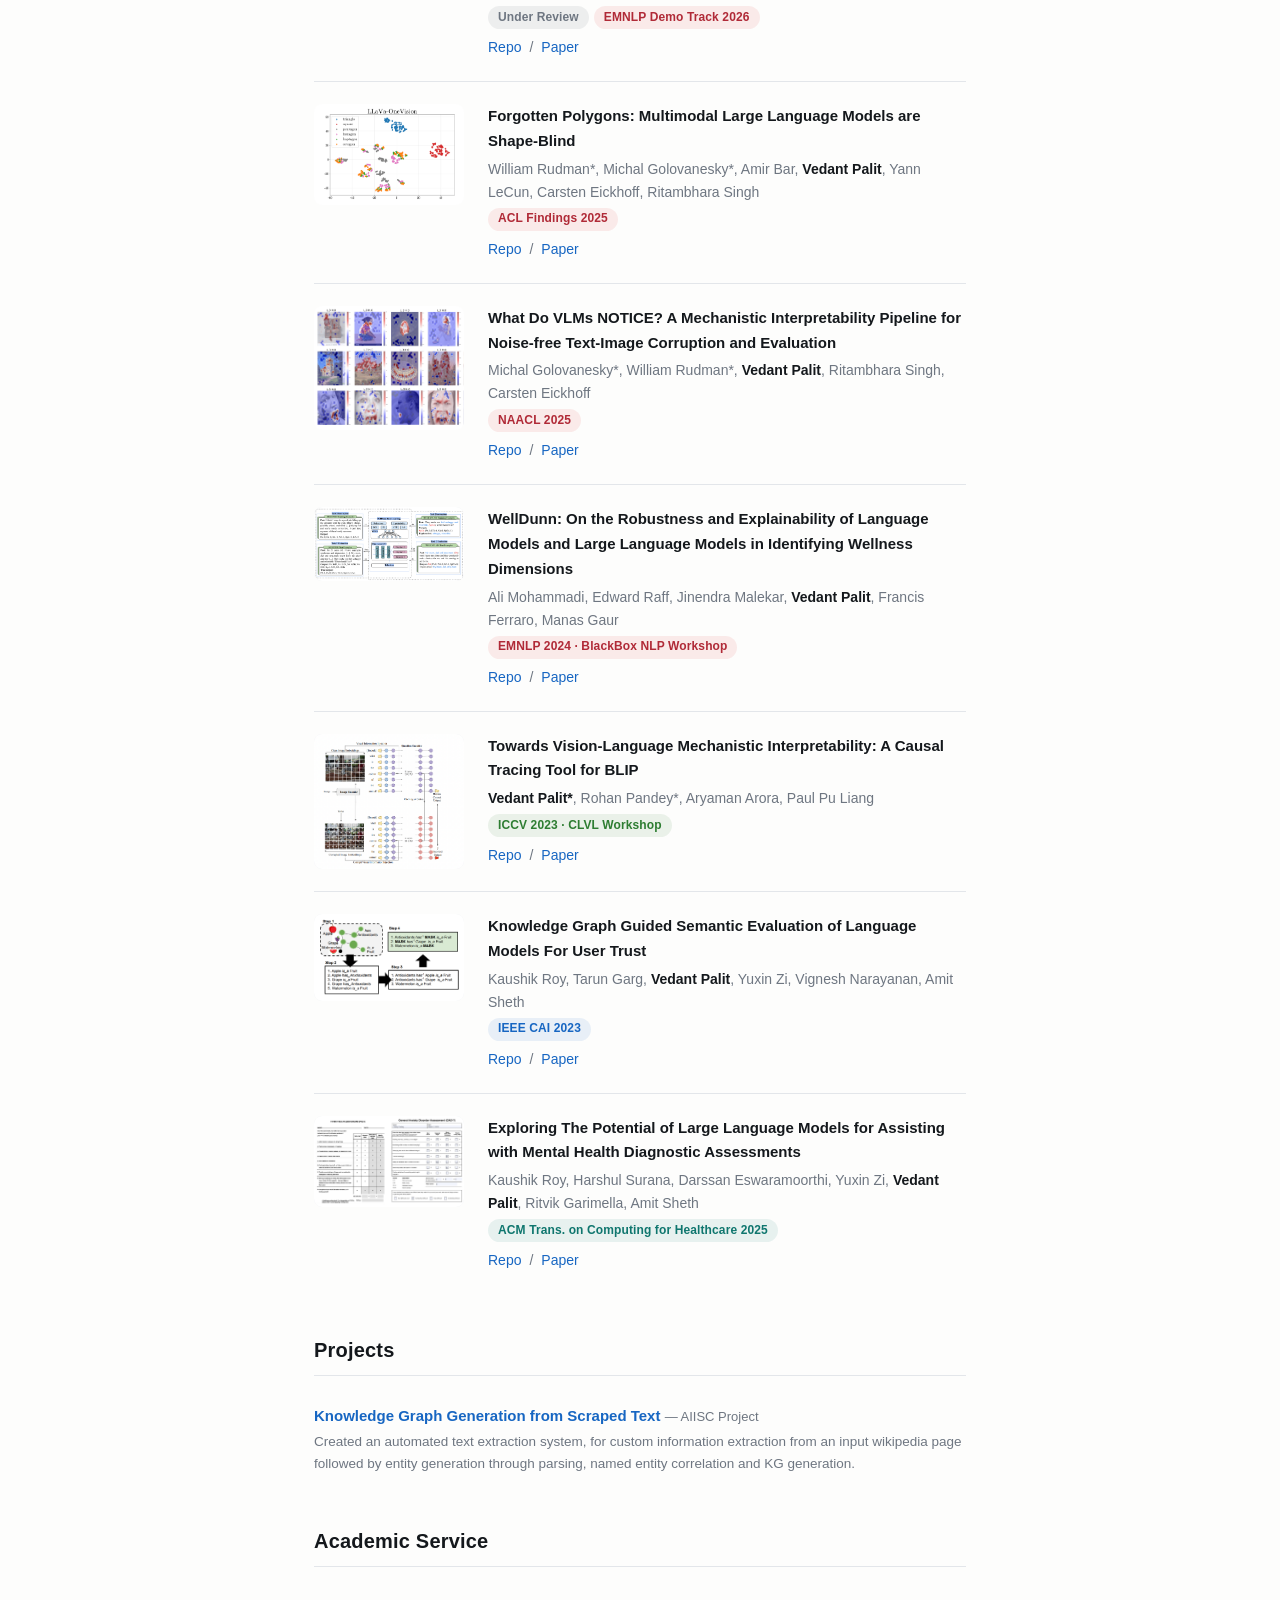
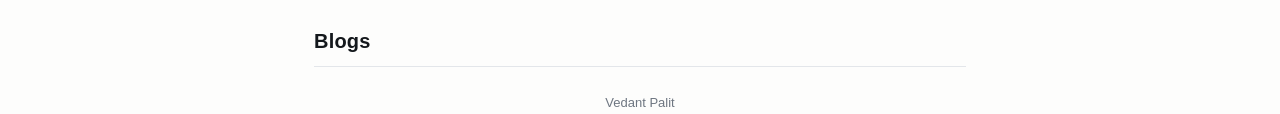
==== commit 5d5f57f0: "Add IOI path-patching toy, link polish, unlink portrait" ====
--- a/index.html
+++ b/index.html
@@ -54,7 +54,7 @@
           <div id="profile-links" class="profile-links"></div>
         </div>
         <div class="portrait">
-          <a href="images/vp.jpg"><img src="images/vp_c.jpg" alt="Vedant Palit"></a>
+          <img src="images/vp_c.jpg" alt="Vedant Palit">
           <div id="current" class="current" hidden></div>
           <div id="widget"></div>
         </div>
--- a/css/style.css
+++ b/css/style.css
@@ -59,15 +59,50 @@
   transition: background-color 0.3s ease, color 0.3s ease;
 }
 
+/* Links: color swap + an underline that slides in from the left */
 a {
   color: var(--accent);
   text-decoration: none;
-  transition: color 0.2s ease;
+  background-image: linear-gradient(currentColor, currentColor);
+  background-size: 0% 1px;
+  background-position: 0 100%;
+  background-repeat: no-repeat;
+  transition: color 0.2s ease, background-size 0.25s ease, transform 0.1s ease;
 }
 
 a:hover,
 a:focus {
   color: var(--accent-hover);
+  background-size: 100% 1px;
+}
+
+/* No sliding underline where it doesn't belong */
+nav a,
+.dropdown-menu a {
+  background-image: none;
+}
+
+/* Press feedback on discrete, non-flowing links and buttons */
+nav a,
+.profile-links a,
+.entry .links a,
+.project-row .title a {
+  display: inline-block;
+}
+
+nav a:active,
+.profile-links a:active,
+.entry .links a:active,
+.project-row .title a:active {
+  transform: scale(0.95);
+}
+
+button {
+  transition: transform 0.1s ease;
+}
+
+button:active:not(:disabled) {
+  transform: scale(0.92);
 }
 
 strong { color: var(--text-strong); }
@@ -122,7 +157,7 @@
   color: var(--muted);
   display: flex;
   align-items: center;
-  transition: color 0.2s ease;
+  transition: color 0.2s ease, transform 0.1s ease;
 }
 
 #theme-toggle:hover { color: var(--text-strong); }
@@ -388,7 +423,7 @@
   font-size: 10.5px;
   color: var(--muted);
   cursor: pointer;
-  transition: color 0.2s ease, border-color 0.2s ease;
+  transition: color 0.2s ease, border-color 0.2s ease, transform 0.1s ease;
 }
 
 .attn-chip:hover { color: var(--text-strong); }
@@ -456,6 +491,152 @@
   opacity: 0.7;
 }
 
+/* IOI path-patching toy under the portrait */
+
+.ioi-widget { margin-top: 18px; }
+
+.ioi-widget svg {
+  width: 100%;
+  height: auto;
+  display: block;
+  margin: 6px 0 2px;
+}
+
+.ioi-sent {
+  font-size: 11px;
+  line-height: 1.5;
+  color: var(--muted);
+}
+
+.ioi-sent .io { color: var(--accent); font-weight: 700; }
+.ioi-sent .s { color: #c4635e; font-weight: 700; }
+.ioi-sent .blank { color: var(--text-strong); letter-spacing: 1px; }
+
+:root[data-theme="dark"] .ioi-sent .s { color: #e29691; }
+
+.ioi-e {
+  stroke: var(--muted);
+  opacity: 0.35;
+  stroke-width: 0.8;
+  transition: opacity 0.2s ease;
+}
+
+.ioi-e.dead { opacity: 0.07; }
+
+#ioi-arr path { fill: var(--muted); }
+
+.ioi-out {
+  font-size: 8.5px;
+  font-weight: 700;
+  text-anchor: middle;
+  transition: fill 0.3s ease;
+}
+
+.ioi-out.om { fill: var(--accent); }
+.ioi-out.oj { fill: #c4635e; }
+.ioi-out.ou { fill: var(--muted); }
+
+:root[data-theme="dark"] .ioi-out.oj { fill: #e29691; }
+
+.ioi-lbl {
+  fill: var(--muted);
+  font-size: 6.5px;
+  letter-spacing: 0.04em;
+}
+
+.ioi-head { cursor: pointer; }
+
+.ioi-head rect {
+  fill: var(--bg-soft);
+  stroke: var(--rule);
+  stroke-width: 1;
+  transition: stroke 0.2s ease, fill-opacity 0.2s ease;
+}
+
+.ioi-head.backup rect { stroke-dasharray: 3 2; }
+
+.ioi-head text {
+  fill: var(--text);
+  font-size: 7.5px;
+  text-anchor: middle;
+  pointer-events: none;
+}
+
+.ioi-head:hover rect { stroke: var(--accent); }
+
+.ioi-head.dead rect {
+  fill: none;
+  stroke-dasharray: 2 2;
+  stroke: var(--muted);
+}
+
+.ioi-head.dead text { fill: var(--muted); opacity: 0.55; }
+
+.ioi-bars { margin-top: 4px; }
+
+.ioi-bar-row {
+  display: flex;
+  align-items: center;
+  gap: 8px;
+  padding: 2px 0;
+}
+
+.ioi-name {
+  width: 34px;
+  font-size: 11px;
+  font-weight: 600;
+  color: var(--muted);
+}
+
+.ioi-track {
+  flex: 1;
+  height: 9px;
+  border-radius: 999px;
+  background-color: var(--bg-soft);
+  overflow: hidden;
+}
+
+.ioi-fill {
+  height: 100%;
+  border-radius: 999px;
+  transition: width 0.45s ease;
+}
+
+.ioi-fill.mary { background-color: var(--accent); }
+.ioi-fill.john { background-color: #c4635e; }
+
+:root[data-theme="dark"] .ioi-fill.john { background-color: #b3706c; }
+
+.ioi-pct {
+  width: 32px;
+  text-align: right;
+  font-size: 11px;
+  color: var(--muted);
+  font-variant-numeric: tabular-nums;
+}
+
+.ioi-widget .hint {
+  margin-top: 7px;
+  font-size: 11px;
+  color: var(--muted);
+  text-align: center;
+  font-style: italic;
+  min-height: 16px;
+}
+
+.ioi-reset {
+  display: block;
+  margin: 4px auto 0;
+  background: none;
+  border: none;
+  padding: 2px 6px;
+  font-size: 11px;
+  color: var(--accent);
+  cursor: pointer;
+}
+
+.ioi-reset:hover { color: var(--accent-hover); }
+
 /* ---- Sections ---- */
 
 section { padding: 34px 0 6px; }
@@ -558,7 +739,7 @@
   font-size: 14px;
   line-height: 1;
   cursor: pointer;
-  transition: color 0.2s ease, border-color 0.2s ease;
+  transition: color 0.2s ease, border-color 0.2s ease, transform 0.1s ease;
 }
 
 .ax-arrow:hover:not(:disabled) {
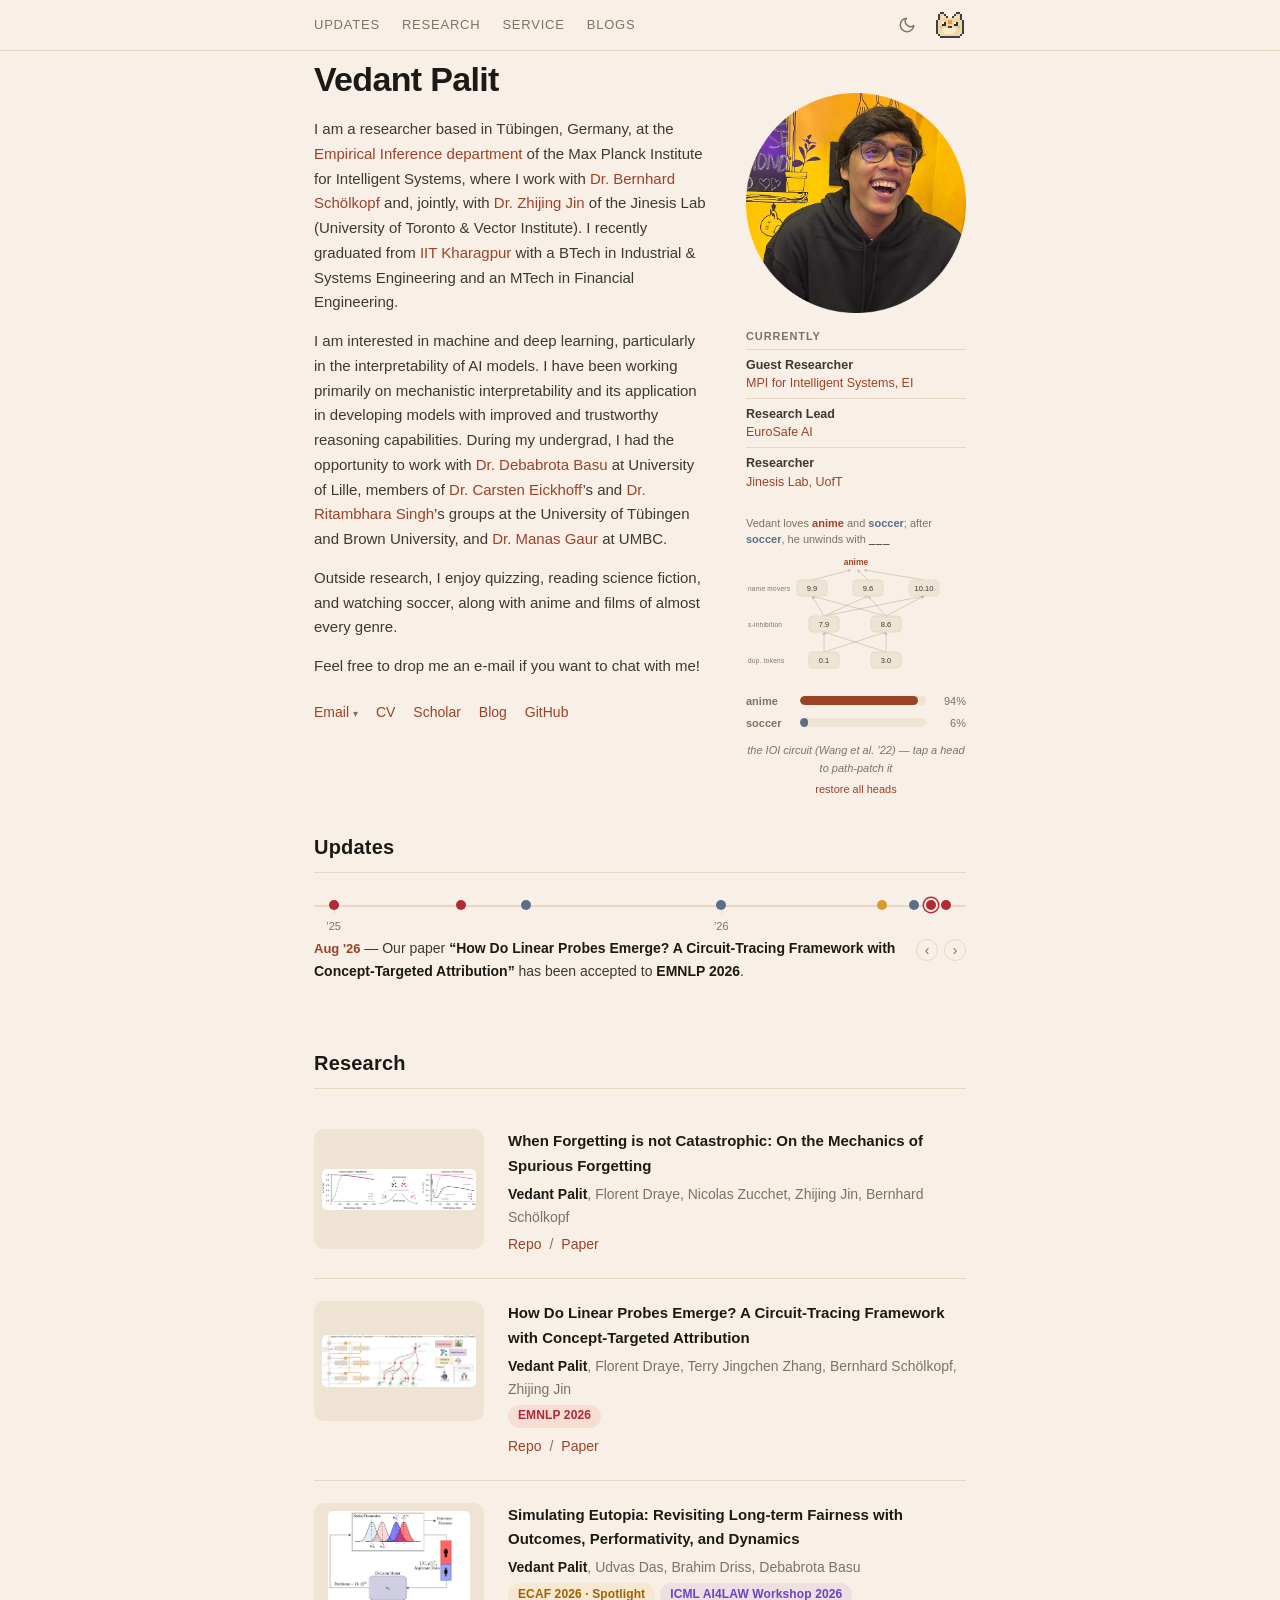
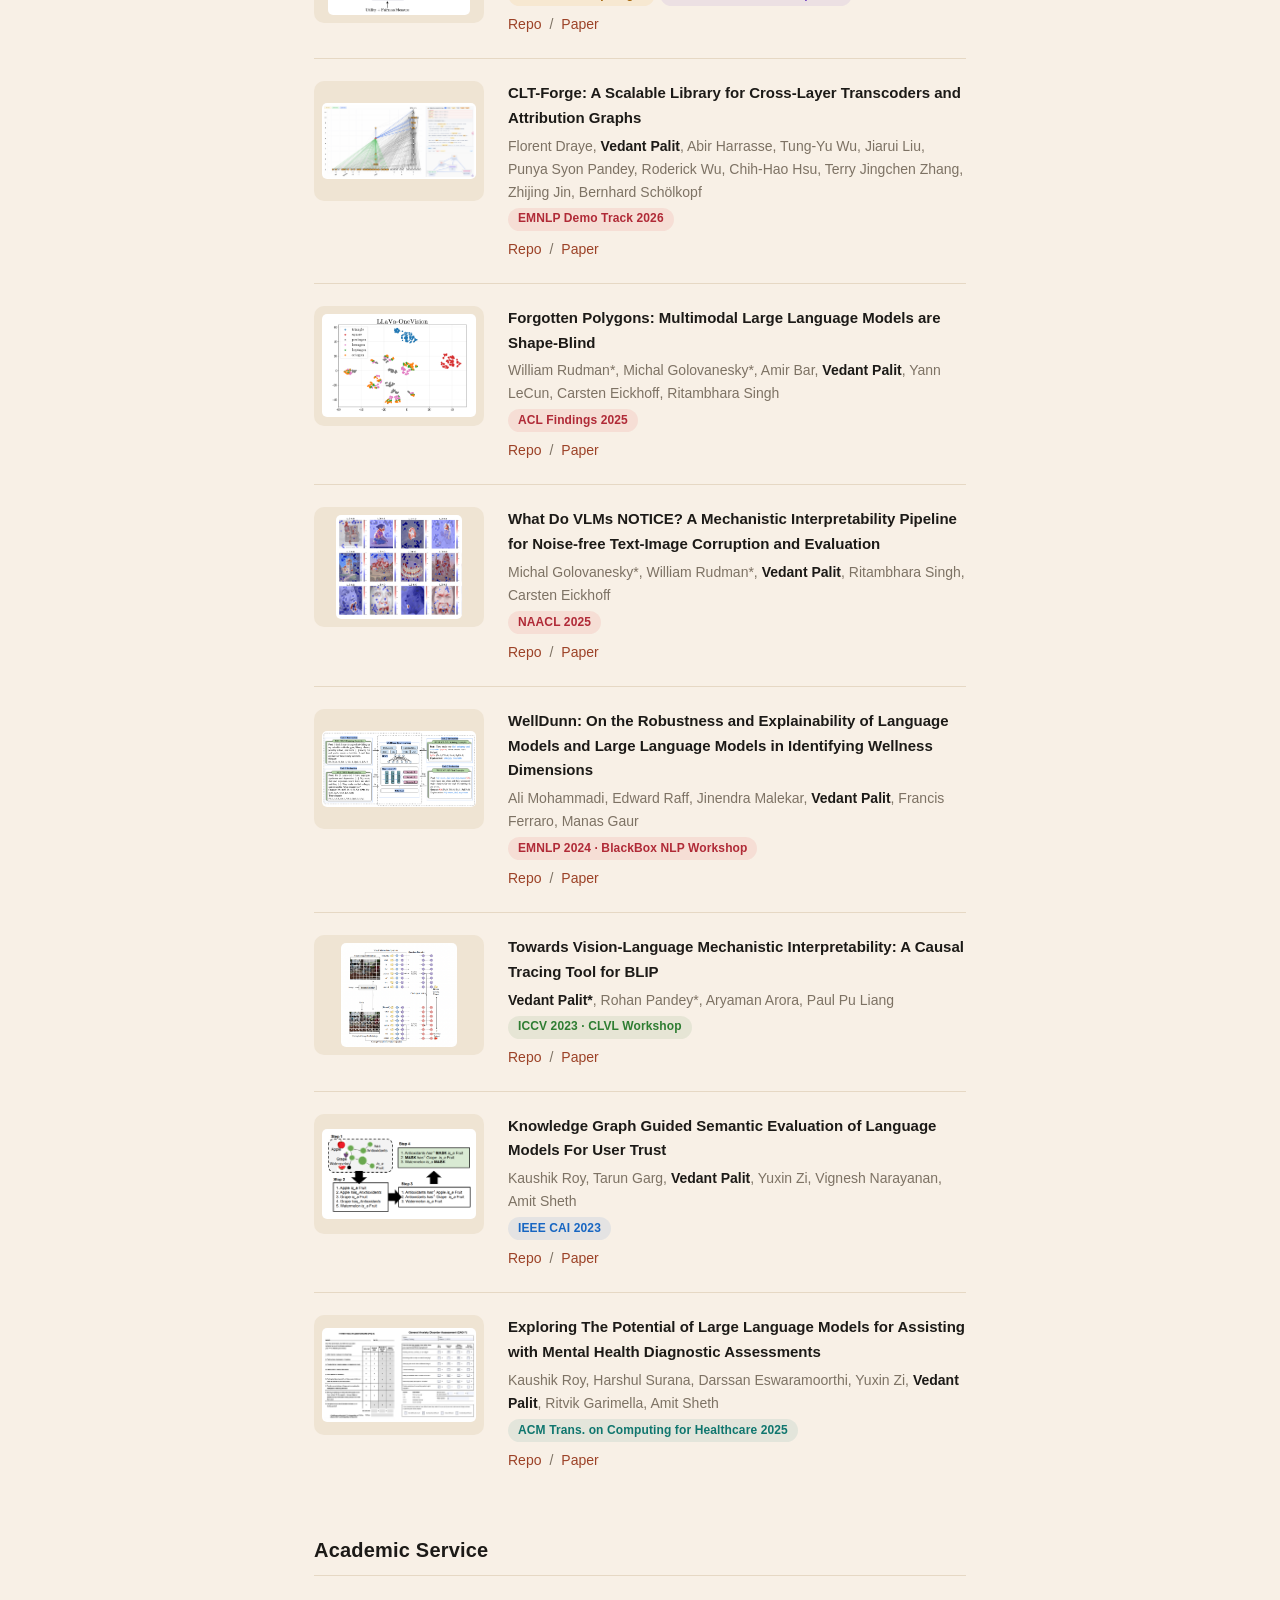
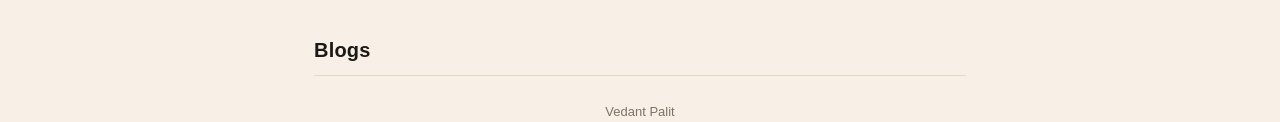
==== commit edf70ee4: "Remove projects section, framed paper thumbnails with click-to-enlarge, new favicon Co-Authored-By: " ====
--- a/index.html
+++ b/index.html
@@ -6,7 +6,8 @@
     <meta name="author" content="Vedant Palit">
     <meta name="description" content="Vedant Palit — research portfolio. Mechanistic interpretability of AI models.">
     <meta name="viewport" content="width=device-width, initial-scale=1">
-    <link rel="shortcut icon" href="images/favicon.ico" type="image/x-icon">
+    <link rel="icon" href="images/favicon.ico" sizes="48x48">
+    <link rel="icon" href="images/favicon.png" type="image/png" sizes="192x192">
     <script>
       /* Set theme before first paint to avoid a flash of the wrong mode */
       (function () {
@@ -23,7 +24,6 @@
       <div class="container">
         <a href="#updates">Updates</a>
         <a href="#research">Research</a>
-        <a href="#projects">Projects</a>
         <a href="#service">Service</a>
         <a href="#blogs">Blogs</a>
         <button id="theme-toggle" aria-label="Toggle light and dark mode">
@@ -72,11 +72,6 @@
         <div id="papers-list" data-list></div>
       </section>
 
-      <section id="projects">
-        <h2>Projects</h2>
-        <div id="projects-list" data-list></div>
-      </section>
-
       <section id="service">
         <h2>Academic Service</h2>
         <div id="service-list" data-list></div>
--- a/css/style.css
+++ b/css/style.css
@@ -2,15 +2,15 @@
    The active theme is set as data-theme on <html> (see inline script in index.html). */
 
 :root {
-  --bg: #fdfdfc;
-  --bg-soft: #f0f2f5;
-  --nav-bg: rgba(253, 253, 252, 0.85);
-  --text: #33393f;
-  --text-strong: #14181c;
-  --muted: #6e7681;
-  --accent: #1766c2;
-  --accent-hover: #d9862a;
-  --rule: #e3e6ea;
+  --bg: #f8f0e6;
+  --bg-soft: #efe4d3;
+  --nav-bg: rgba(248, 240, 230, 0.85);
+  --text: #3d3931;
+  --text-strong: #1c1a17;
+  --muted: #7d7264;
+  --accent: #9c4227;
+  --accent-hover: #b5762e;
+  --rule: #e6d8c4;
   --max-width: 700px;
 
   /* Luma, awake (warm daytime palette) */
@@ -24,24 +24,24 @@
 }
 
 :root[data-theme="dark"] {
-  --bg: #0a1420;
-  --bg-soft: #0f1f30;
-  --nav-bg: rgba(10, 20, 32, 0.85);
-  --text: #cfdae5;
-  --text-strong: #eef3f8;
-  --muted: #7f93a8;
-  --accent: #85b6ea;
-  --accent-hover: #f0b866;
-  --rule: #1b3048;
-
-  /* Luma, asleep (dusky moonlit palette) */
-  --cr-o: #0f1724;
-  --cr-b: #49597b;
-  --cr-l: #5a6c92;
-  --cr-a: #d9e4f7;
-  --cr-e: #0d131f;
-  --cr-w: #dfe8f7;
-  --cr-k: #6f6486;
+  --bg: #171614;
+  --bg-soft: #211f1c;
+  --nav-bg: rgba(23, 22, 20, 0.85);
+  --text: #cfc9bd;
+  --text-strong: #ece7dc;
+  --muted: #948c7c;
+  --accent: #d99e5b;
+  --accent-hover: #eac489;
+  --rule: #2e2b26;
+
+  /* Luma, asleep (moonlit plum, warm to match the charcoal) */
+  --cr-o: #121110;
+  --cr-b: #524a5e;
+  --cr-l: #645b72;
+  --cr-a: #e8dfc9;
+  --cr-e: #0f0d0c;
+  --cr-w: #e8e2d4;
+  --cr-k: #6e5a5e;
 }
 
 * { box-sizing: border-box; }
@@ -127,12 +127,26 @@
 }
 
 nav .container {
+  position: relative;
   display: flex;
   align-items: center;
   gap: 22px;
   padding-top: 12px;
   padding-bottom: 12px;
   overflow-x: auto;
+}
+
+/* Sliding ink bar under the active nav item */
+.nav-ink {
+  position: absolute;
+  bottom: 0;
+  left: 0;
+  height: 2px;
+  width: 0;
+  border-radius: 2px;
+  background-color: var(--accent);
+  opacity: 0;
+  transition: transform 0.3s ease, width 0.3s ease, opacity 0.2s ease;
 }
 
 nav a {
@@ -319,7 +333,6 @@
 }
 
 .dropdown-menu {
-  display: none;
   position: absolute;
   top: calc(100% + 6px);
   left: 0;
@@ -330,9 +343,17 @@
   border: 1px solid var(--rule);
   border-radius: 8px;
   box-shadow: 0 6px 18px rgba(0, 0, 0, 0.25);
-}
-
-.dropdown.open .dropdown-menu { display: block; }
+  opacity: 0;
+  visibility: hidden;
+  transform: translateY(-4px) scale(0.98);
+  transition: opacity 0.15s ease, transform 0.15s ease, visibility 0.15s;
+}
+
+.dropdown.open .dropdown-menu {
+  opacity: 1;
+  visibility: visible;
+  transform: none;
+}
 
 .dropdown-menu a {
   display: block;
@@ -509,10 +530,10 @@
 }
 
 .ioi-sent .io { color: var(--accent); font-weight: 700; }
-.ioi-sent .s { color: #c4635e; font-weight: 700; }
+.ioi-sent .s { color: #5b6e85; font-weight: 700; }
 .ioi-sent .blank { color: var(--text-strong); letter-spacing: 1px; }
 
-:root[data-theme="dark"] .ioi-sent .s { color: #e29691; }
+:root[data-theme="dark"] .ioi-sent .s { color: #90a2b5; }
 
 .ioi-e {
   stroke: var(--muted);
@@ -533,10 +554,10 @@
 }
 
 .ioi-out.om { fill: var(--accent); }
-.ioi-out.oj { fill: #c4635e; }
+.ioi-out.oj { fill: #5b6e85; }
 .ioi-out.ou { fill: var(--muted); }
 
-:root[data-theme="dark"] .ioi-out.oj { fill: #e29691; }
+:root[data-theme="dark"] .ioi-out.oj { fill: #90a2b5; }
 
 .ioi-lbl {
   fill: var(--muted);
@@ -582,7 +603,7 @@
 }
 
 .ioi-name {
-  width: 34px;
+  width: 46px;
   font-size: 11px;
   font-weight: 600;
   color: var(--muted);
@@ -603,9 +624,9 @@
 }
 
 .ioi-fill.mary { background-color: var(--accent); }
-.ioi-fill.john { background-color: #c4635e; }
-
-:root[data-theme="dark"] .ioi-fill.john { background-color: #b3706c; }
+.ioi-fill.john { background-color: #5b6e85; }
+
+:root[data-theme="dark"] .ioi-fill.john { background-color: #90a2b5; }
 
 .ioi-pct {
   width: 32px;
@@ -639,7 +660,10 @@
 
 /* ---- Sections ---- */
 
-section { padding: 34px 0 6px; }
+section {
+  padding: 34px 0 6px;
+  scroll-margin-top: 54px;   /* nav jumps land below the sticky bar */
+}
 
 section h2 {
   margin: 0 0 18px;
@@ -718,6 +742,13 @@
   font-size: 14px;
 }
 
+.ax-detail.swap { animation: ax-swap 0.25s ease; }
+
+@keyframes ax-swap {
+  from { opacity: 0; transform: translateY(3px); }
+  to   { opacity: 1; transform: none; }
+}
+
 .ax-nav {
   display: flex;
   gap: 6px;
@@ -792,11 +823,12 @@
 }
 
 .t-paper    { --dot: #b02a37; }
-.t-position { --dot: var(--accent); }
+.t-position { --dot: #5b6e85; }
 .t-award    { --dot: #d99a2b; }
 
-:root[data-theme="dark"] .t-paper { --dot: #f28b82; }
-:root[data-theme="dark"] .t-award { --dot: #f0b866; }
+:root[data-theme="dark"] .t-paper    { --dot: #f28b82; }
+:root[data-theme="dark"] .t-position { --dot: #90a2b5; }
+:root[data-theme="dark"] .t-award    { --dot: #f0b866; }
 
 .tl-item .date {
   flex-shrink: 0;
@@ -898,16 +930,75 @@
 
 .entry:last-child { border-bottom: none; }
 
+/* Every thumbnail sits in the same frame, so titles share one left edge
+   whatever the figure's shape. Clicking opens the full figure. */
 .entry .thumb {
   flex-shrink: 0;
-  width: 150px;
+  width: 170px;
+  height: 120px;
+  padding: 8px;
+  border: none;
+  border-radius: 10px;
+  background-color: var(--bg-soft);
+  display: flex;
+  align-items: center;
+  justify-content: center;
+  cursor: zoom-in;
+  transition: transform 0.15s ease, box-shadow 0.2s ease;
+}
+
+.entry .thumb:hover {
+  transform: translateY(-2px);
+  box-shadow: 0 4px 14px rgba(0, 0, 0, 0.08);
 }
 
 .entry .thumb img {
+  max-width: 100%;
+  max-height: 100%;
+  border-radius: 5px;
+  display: block;
+}
+
+.lightbox {
+  width: min(960px, 92vw);
+  max-height: 92vh;
+  padding: 18px 18px 14px;
+  border: none;
+  border-radius: 12px;
+  background-color: var(--bg);
+  color: var(--text);
+  box-shadow: 0 12px 40px rgba(0, 0, 0, 0.25);
+}
+
+.lightbox::backdrop { background-color: rgba(0, 0, 0, 0.6); }
+
+.lightbox img {
+  display: block;
   width: 100%;
-  border-radius: 8px;
-  display: block;
-  background-color: var(--bg-soft);
+  max-height: 76vh;
+  object-fit: contain;
+  border-radius: 6px;
+  background-color: #fff;
+}
+
+.lightbox-caption {
+  margin-top: 10px;
+  font-size: 14px;
+  color: var(--muted);
+}
+
+.lightbox-close:focus:not(:focus-visible) { outline: none; }
+
+.lightbox-close {
+  position: absolute;
+  top: 2px;
+  right: 8px;
+  border: none;
+  background: none;
+  font-size: 22px;
+  line-height: 1;
+  color: var(--muted);
+  cursor: pointer;
 }
 
 .entry .meta { flex: 1; min-width: 0; }
@@ -1003,6 +1094,75 @@
   margin-top: 2px;
 }
 
+/* Blog cards */
+
+#blogs-list {
+  display: flex;
+  flex-direction: column;
+  gap: 10px;
+}
+
+.blog-card {
+  display: flex;
+  flex-direction: column;
+  gap: 5px;
+  padding: 13px 18px;
+  border: 1px solid var(--rule);
+  border-radius: 14px;
+  background-image: none;              /* no sliding underline inside cards */
+  transition: border-color 0.2s ease, transform 0.15s ease, color 0.2s ease;
+}
+
+.blog-card:hover {
+  border-color: var(--accent);
+  transform: translateY(-2px);
+  background-size: 0;
+}
+
+.blog-head {
+  display: flex;
+  align-items: baseline;
+  gap: 10px;
+  flex-wrap: wrap;
+}
+
+.blog-src {
+  flex-shrink: 0;
+  padding: 1px 9px;
+  border-radius: 999px;
+  font-size: 11px;
+  font-weight: 600;
+  color: var(--muted);
+  background-color: var(--bg-soft);
+}
+
+.blog-title {
+  font-weight: 700;
+  font-size: 14px;
+  color: var(--text-strong);
+  line-height: 1.4;
+}
+
+.blog-card:hover .blog-title { color: var(--accent); }
+
+.blog-blurb {
+  font-size: 12.5px;
+  font-style: italic;
+  color: var(--muted);
+  line-height: 1.55;
+  display: -webkit-box;
+  -webkit-line-clamp: 2;
+  -webkit-box-orient: vertical;
+  overflow: hidden;
+}
+
+/* Brief page-wide crossfade while the theme flips */
+:root.theme-fade,
+:root.theme-fade * {
+  transition: background-color 0.35s ease, color 0.35s ease,
+              border-color 0.35s ease, fill 0.35s ease, stroke 0.35s ease !important;
+}
+
 /* ---- Batched reveal ---- */
 
 .reveal {
@@ -1038,7 +1198,7 @@
 
   .entry { flex-direction: column; gap: 12px; }
 
-  .entry .thumb { width: 200px; max-width: 100%; }
+  .entry .thumb { width: 100%; height: 170px; }
 
   .update { flex-direction: column; gap: 2px; }
 
@@ -1049,4 +1209,5 @@
   html { scroll-behavior: auto; }
   .reveal { transition: none; transform: none; }
   #critter svg, .cr-eyes-open, .cr-z { animation: none; }
-}
+  .nav-ink { transition: opacity 0.2s ease; }
+}
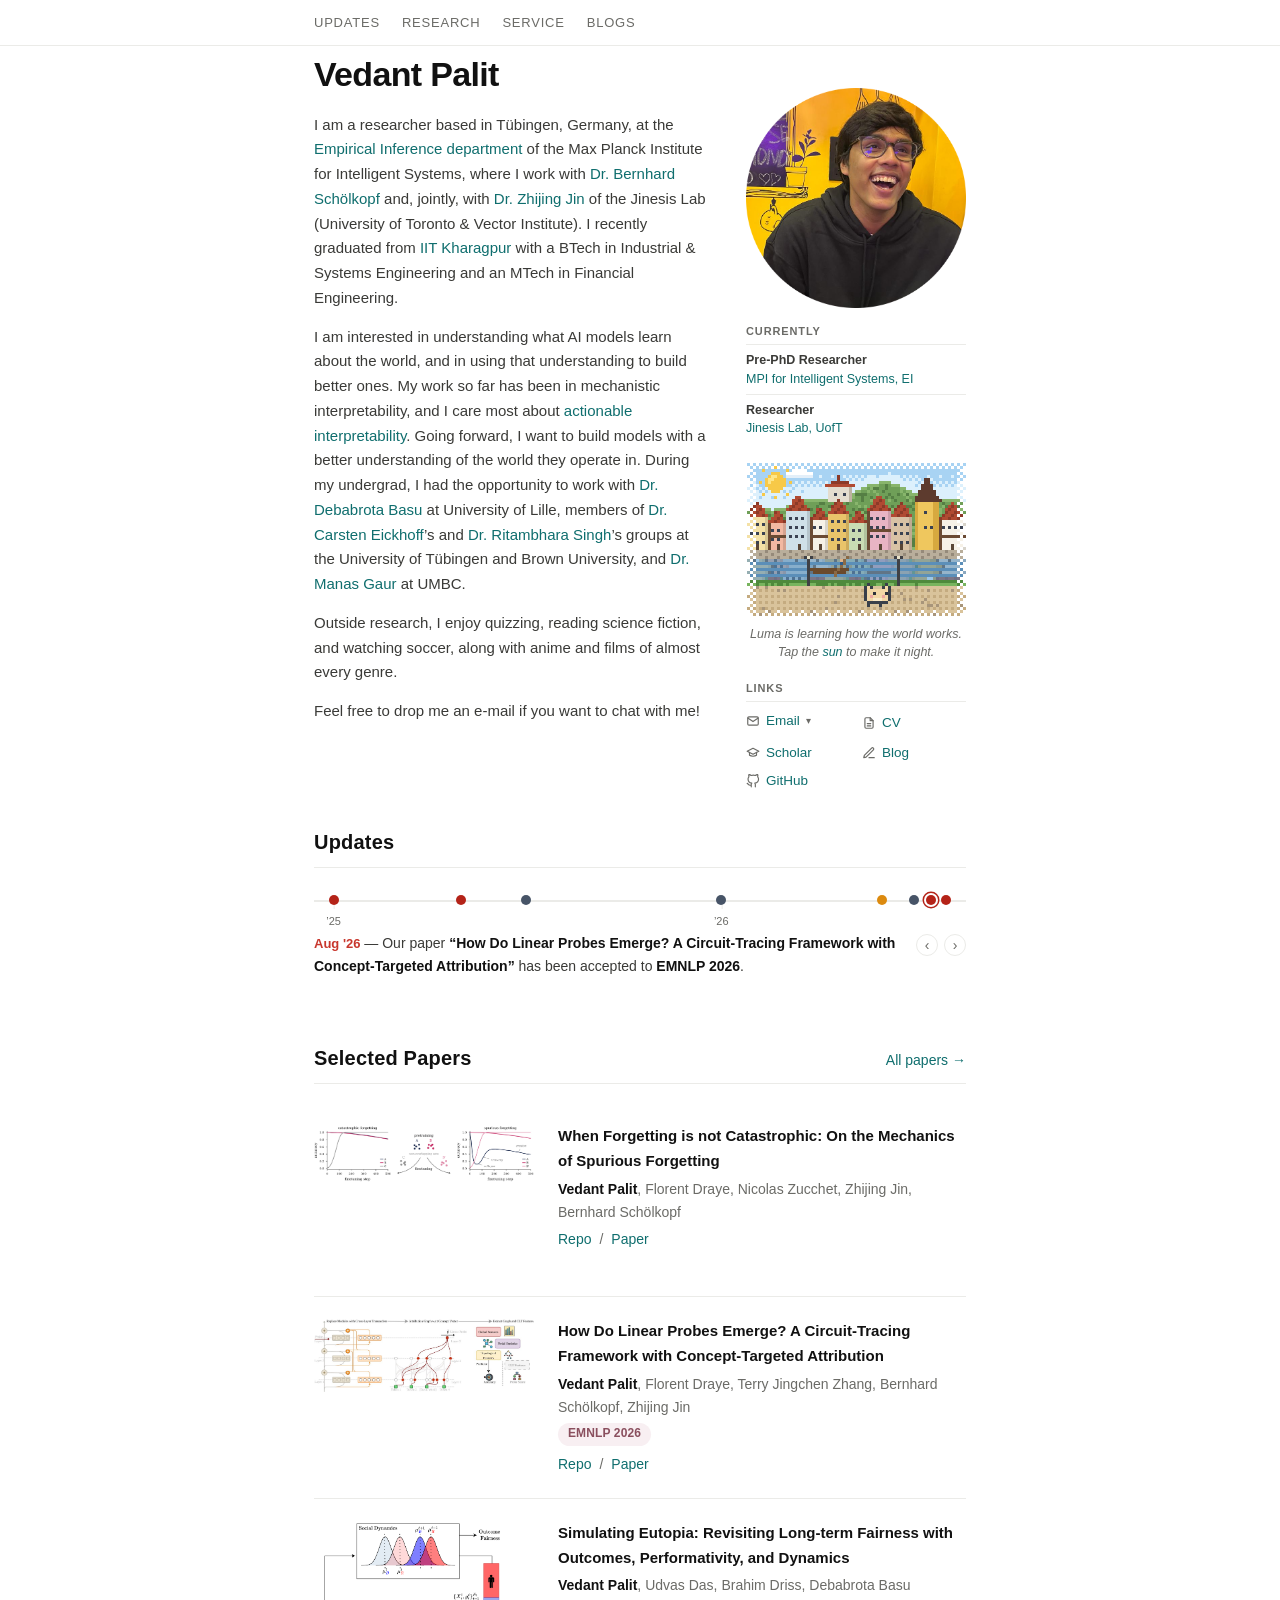
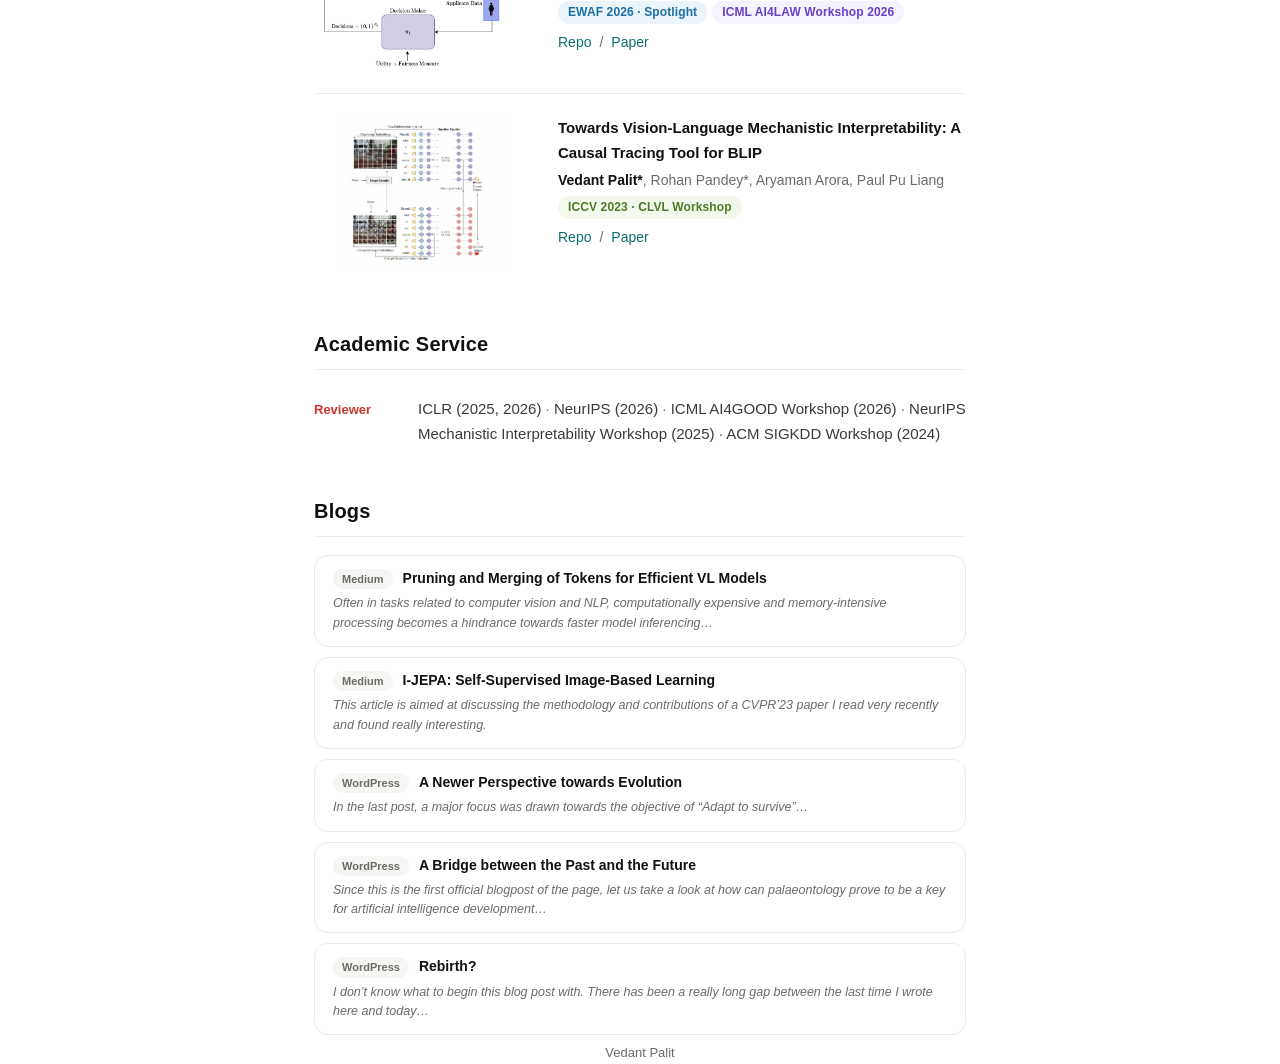
==== commit bab2d426: "Redesign: white theme with teal/red accents, matching dark mode, new venue pill colours, Selected Pa" ====
--- a/index.html
+++ b/index.html
@@ -26,23 +26,6 @@
         <a href="#research">Research</a>
         <a href="#service">Service</a>
         <a href="#blogs">Blogs</a>
-        <button id="theme-toggle" aria-label="Toggle light and dark mode">
-          <svg class="icon-moon" viewBox="0 0 24 24" fill="none" stroke="currentColor" stroke-width="2" stroke-linecap="round" stroke-linejoin="round" aria-hidden="true">
-            <path d="M21 12.79A9 9 0 1 1 11.21 3 7 7 0 0 0 21 12.79z"></path>
-          </svg>
-          <svg class="icon-sun" viewBox="0 0 24 24" fill="none" stroke="currentColor" stroke-width="2" stroke-linecap="round" stroke-linejoin="round" aria-hidden="true">
-            <circle cx="12" cy="12" r="5"></circle>
-            <line x1="12" y1="1" x2="12" y2="3"></line>
-            <line x1="12" y1="21" x2="12" y2="23"></line>
-            <line x1="4.22" y1="4.22" x2="5.64" y2="5.64"></line>
-            <line x1="18.36" y1="18.36" x2="19.78" y2="19.78"></line>
-            <line x1="1" y1="12" x2="3" y2="12"></line>
-            <line x1="21" y1="12" x2="23" y2="12"></line>
-            <line x1="4.22" y1="19.78" x2="5.64" y2="18.36"></line>
-            <line x1="18.36" y1="5.64" x2="19.78" y2="4.22"></line>
-          </svg>
-        </button>
-        <span id="critter"></span>
       </div>
     </nav>
 
@@ -51,12 +34,13 @@
         <div class="intro-text">
           <h1>Vedant Palit</h1>
           <div id="bio"></div>
-          <div id="profile-links" class="profile-links"></div>
         </div>
         <div class="portrait">
           <img src="images/vp_c.jpg" alt="Vedant Palit">
           <div id="current" class="current" hidden></div>
           <div id="widget"></div>
+          <div class="links-label">Links</div>
+          <div id="profile-links" class="profile-links"></div>
         </div>
       </div>
     </header>
@@ -68,7 +52,10 @@
       </section>
 
       <section id="research">
-        <h2>Research</h2>
+        <h2 class="section-head">
+          <span>Selected Papers</span>
+          <a href="publications.html" class="head-link">All papers →</a>
+        </h2>
         <div id="papers-list" data-list></div>
       </section>
 
--- a/css/style.css
+++ b/css/style.css
@@ -1,16 +1,18 @@
-/* Two themes: light, and a dark mode built on a near-black Prussian blue.
+/* Two themes: light (white, teal links with red details), and a matching dark mode on a cool near-black
+   (light teal links, coral details).
    The active theme is set as data-theme on <html> (see inline script in index.html). */
 
 :root {
-  --bg: #f8f0e6;
-  --bg-soft: #efe4d3;
-  --nav-bg: rgba(248, 240, 230, 0.85);
-  --text: #3d3931;
-  --text-strong: #1c1a17;
-  --muted: #7d7264;
-  --accent: #9c4227;
-  --accent-hover: #b5762e;
-  --rule: #e6d8c4;
+  --bg: #ffffff;
+  --bg-soft: #f5f5f3;
+  --nav-bg: rgba(255, 255, 255, 0.85);
+  --text: #3a3a37;
+  --text-strong: #111111;
+  --muted: #6b6b67;
+  --accent: #0f6e6e;
+  --accent-hover: #0a5555;
+  --highlight: #c8372d;     /* red details: nav underline, dates, widget bar */
+  --rule: #ebebe8;
   --max-width: 700px;
 
   /* Luma, awake (warm daytime palette) */
@@ -24,17 +26,18 @@
 }
 
 :root[data-theme="dark"] {
-  --bg: #171614;
-  --bg-soft: #211f1c;
-  --nav-bg: rgba(23, 22, 20, 0.85);
-  --text: #cfc9bd;
-  --text-strong: #ece7dc;
-  --muted: #948c7c;
-  --accent: #d99e5b;
-  --accent-hover: #eac489;
-  --rule: #2e2b26;
-
-  /* Luma, asleep (moonlit plum, warm to match the charcoal) */
+  --bg: #121517;
+  --bg-soft: #1b1f22;
+  --nav-bg: rgba(18, 21, 23, 0.85);
+  --text: #c9ced2;
+  --text-strong: #eceff1;
+  --muted: #8a9399;
+  --accent: #5fc2b8;
+  --accent-hover: #8fd8cf;
+  --highlight: #f07c6f;
+  --rule: #272c30;
+
+  /* Luma, asleep (moonlit plum) */
   --cr-o: #121110;
   --cr-b: #524a5e;
   --cr-l: #645b72;
@@ -144,7 +147,7 @@
   height: 2px;
   width: 0;
   border-radius: 2px;
-  background-color: var(--accent);
+  background-color: var(--highlight);
   opacity: 0;
   transition: transform 0.3s ease, width 0.3s ease, opacity 0.2s ease;
 }
@@ -159,29 +162,6 @@
 
 nav a:hover,
 nav a.active { color: var(--text-strong); }
-
-/* Theme toggle: moon shown in light mode, sun in dark mode */
-
-#theme-toggle {
-  margin-left: auto;
-  background: none;
-  border: none;
-  padding: 4px;
-  cursor: pointer;
-  color: var(--muted);
-  display: flex;
-  align-items: center;
-  transition: color 0.2s ease, transform 0.1s ease;
-}
-
-#theme-toggle:hover { color: var(--text-strong); }
-
-#theme-toggle svg { width: 18px; height: 18px; }
-
-#theme-toggle .icon-sun { display: none; }
-
-:root[data-theme="dark"] #theme-toggle .icon-sun { display: block; }
-:root[data-theme="dark"] #theme-toggle .icon-moon { display: none; }
 
 /* Luma, the day/night pixel familiar on the nav */
 
@@ -315,13 +295,44 @@
   display: block;
 }
 
+/* Profile links: a two-column list under the pixel world, labelled like "Currently" */
+.links-label {
+  margin-top: 18px;
+  font-size: 11px;
+  font-weight: 600;
+  text-transform: uppercase;
+  letter-spacing: 0.08em;
+  color: var(--muted);
+  padding-bottom: 4px;
+  border-bottom: 1px solid var(--rule);
+}
+
 .profile-links {
-  margin-top: 22px;
-  display: flex;
-  flex-wrap: wrap;
-  gap: 6px 18px;
-  font-size: 14px;
-}
+  margin-top: 8px;
+  display: grid;
+  grid-template-columns: 1fr 1fr;
+  gap: 6px 12px;
+  font-size: 13.5px;
+}
+
+.profile-links a {
+  display: inline-flex;
+  align-items: center;
+  gap: 6px;
+  background-image: none;
+}
+
+.profile-links a:hover { color: var(--accent-hover); }
+
+.link-icon {
+  width: 14px;
+  height: 14px;
+  flex-shrink: 0;
+  color: var(--muted);
+  transition: color 0.2s ease;
+}
+
+.profile-links a:hover .link-icon { color: inherit; }
 
 /* Multi-option profile link (e.g. Email → MPI / UofT) */
 
@@ -514,6 +525,37 @@
 
 /* IOI path-patching toy under the portrait */
 
+/* Pixel world under the portrait (see buildWorldWidget) */
+.world-widget { margin-top: 20px; }
+
+.world-widget canvas {
+  display: block;
+  max-width: 100%;
+  margin: 0 auto;
+  image-rendering: pixelated;
+  image-rendering: crisp-edges;
+}
+
+.world-cap {
+  margin-top: 6px;
+  font-size: 12.5px;
+  font-style: italic;
+  line-height: 1.45;
+  text-align: center;
+  color: var(--muted);
+}
+
+.world-toggle {
+  border: none;
+  padding: 0;
+  background: none;
+  font: inherit;
+  color: var(--accent);
+  cursor: pointer;
+}
+
+.world-toggle:hover { color: var(--accent-hover); text-decoration: underline; }
+
 .ioi-widget { margin-top: 18px; }
 
 .ioi-widget svg {
@@ -623,7 +665,7 @@
   transition: width 0.45s ease;
 }
 
-.ioi-fill.mary { background-color: var(--accent); }
+.ioi-fill.mary { background-color: var(--highlight); }
 .ioi-fill.john { background-color: #5b6e85; }
 
 :root[data-theme="dark"] .ioi-fill.john { background-color: #90a2b5; }
@@ -673,6 +715,21 @@
   letter-spacing: 0.01em;
   border-bottom: 1px solid var(--rule);
   padding-bottom: 8px;
+}
+
+/* Section heading with a link on the right (Selected Papers → All papers) */
+section h2.section-head {
+  display: flex;
+  justify-content: space-between;
+  align-items: baseline;
+  gap: 12px;
+}
+
+.head-link {
+  font-size: 14px;
+  font-weight: 500;
+  letter-spacing: 0;
+  white-space: nowrap;
 }
 
 /* Updates axis: horizontal line, dots by date, hover detail below */
@@ -784,7 +841,7 @@
 }
 
 .ax-detail .ax-date {
-  color: var(--accent);
+  color: var(--highlight);
   font-weight: 600;
   font-size: 13px;
 }
@@ -822,11 +879,11 @@
   box-shadow: 0 0 0 3px var(--bg);
 }
 
-.t-paper    { --dot: #b02a37; }
-.t-position { --dot: #5b6e85; }
-.t-award    { --dot: #d99a2b; }
-
-:root[data-theme="dark"] .t-paper    { --dot: #f28b82; }
+.t-paper    { --dot: #b42318; }
+.t-position { --dot: #475467; }
+.t-award    { --dot: #dc8a0e; }
+
+:root[data-theme="dark"] .t-paper    { --dot: #f07c6f; }
 :root[data-theme="dark"] .t-position { --dot: #90a2b5; }
 :root[data-theme="dark"] .t-award    { --dot: #f0b866; }
 
@@ -906,7 +963,7 @@
 .update .date {
   flex-shrink: 0;
   width: 62px;
-  color: var(--accent);
+  color: var(--highlight);
   font-weight: 600;
   font-size: 13px;
   padding-top: 2px;
@@ -930,32 +987,29 @@
 
 .entry:last-child { border-bottom: none; }
 
-/* Every thumbnail sits in the same frame, so titles share one left edge
-   whatever the figure's shape. Clicking opens the full figure. */
+/* Every thumbnail takes the same invisible slot, so titles share one left
+   edge whatever the figure's shape; figures sit on the page background,
+   top-aligned with the title. Clicking opens the full figure. */
 .entry .thumb {
   flex-shrink: 0;
-  width: 170px;
-  height: 120px;
-  padding: 8px;
+  width: 220px;
+  height: 150px;
+  padding: 0;
   border: none;
-  border-radius: 10px;
-  background-color: var(--bg-soft);
-  display: flex;
-  align-items: center;
+  background: none;
+  display: flex;
+  align-items: flex-start;
   justify-content: center;
   cursor: zoom-in;
-  transition: transform 0.15s ease, box-shadow 0.2s ease;
-}
-
-.entry .thumb:hover {
-  transform: translateY(-2px);
-  box-shadow: 0 4px 14px rgba(0, 0, 0, 0.08);
-}
+  transition: transform 0.15s ease;
+}
+
+.entry .thumb:hover { transform: translateY(-2px); }
 
 .entry .thumb img {
   max-width: 100%;
   max-height: 100%;
-  border-radius: 5px;
+  border-radius: 4px;
   display: block;
 }
 
@@ -1022,7 +1076,7 @@
   margin-bottom: 6px;
 }
 
-/* Venue pills, colored by venue family (amber = spotlight/award) */
+/* Venue pills, colored by venue family */
 
 .badges {
   margin: 2px 0 7px;
@@ -1041,21 +1095,21 @@
   white-space: nowrap;
 }
 
-.pill-acl     { color: #b02a37; background-color: rgba(214, 43, 43, 0.09); }
-.pill-neurips { color: #6f42c1; background-color: rgba(111, 66, 193, 0.09); }
-.pill-ieee    { color: #1766c2; background-color: rgba(23, 102, 194, 0.09); }
-.pill-acm     { color: #0f766e; background-color: rgba(15, 118, 110, 0.09); }
-.pill-cvf     { color: #2e7d32; background-color: rgba(46, 125, 50, 0.09); }
-.pill-review  { color: #6e7681; background-color: rgba(110, 118, 129, 0.11); }
-.pill-award   { color: #a16207; background-color: rgba(240, 184, 102, 0.16); }
-
-:root[data-theme="dark"] .pill-acl     { color: #f28b82; background-color: rgba(242, 139, 130, 0.12); }
+.pill-acl     { color: #8a4f5e; background-color: #f8eff2; }
+.pill-neurips { color: #6941c6; background-color: #f4f3ff; }
+.pill-ieee    { color: #175cd3; background-color: #eff8ff; }
+.pill-acm     { color: #7a5c2e; background-color: #f7f1e7; }
+.pill-cvf     { color: #4f7a28; background-color: #f3f8ec; }
+.pill-review  { color: #475467; background-color: #f2f4f7; }
+.pill-ewaf    { color: #1d6fa5; background-color: #ebf4fa; }
+
+:root[data-theme="dark"] .pill-acl     { color: #e3a5b4; background-color: rgba(227, 165, 180, 0.12); }
 :root[data-theme="dark"] .pill-neurips { color: #c5a3ff; background-color: rgba(197, 163, 255, 0.12); }
 :root[data-theme="dark"] .pill-ieee    { color: #8ab4f8; background-color: rgba(138, 180, 248, 0.12); }
-:root[data-theme="dark"] .pill-acm     { color: #7fd8ce; background-color: rgba(127, 216, 206, 0.12); }
+:root[data-theme="dark"] .pill-acm     { color: #d9b98a; background-color: rgba(217, 185, 138, 0.12); }
 :root[data-theme="dark"] .pill-cvf     { color: #a5d6a7; background-color: rgba(165, 214, 167, 0.12); }
 :root[data-theme="dark"] .pill-review  { color: #8a95a3; background-color: rgba(138, 149, 163, 0.13); }
-:root[data-theme="dark"] .pill-award   { color: #f0b866; background-color: rgba(240, 184, 102, 0.13); }
+:root[data-theme="dark"] .pill-ewaf    { color: #7cc0eb; background-color: rgba(124, 192, 235, 0.12); }
 
 .entry .description {
   font-size: 14px;
@@ -1065,6 +1119,60 @@
 .entry .links { font-size: 14px; }
 
 .entry .links a + a::before {
+  content: "/";
+  color: var(--muted);
+  margin: 0 8px 0 0;
+  padding-left: 8px;
+}
+
+/* Full publication list (publications.html) */
+
+.pubs-page { padding-top: 34px; }
+
+.pub-note {
+  margin: -8px 0 4px;
+  font-size: 13px;
+  color: var(--muted);
+}
+
+.pub-year {
+  margin: 26px 0 2px;
+  font-size: 15px;
+  font-weight: 700;
+  color: var(--muted);
+  letter-spacing: 0.02em;
+}
+
+.pub {
+  padding: 10px 0 12px;
+  border-bottom: 1px solid var(--rule);
+}
+
+.pub:last-child { border-bottom: none; }
+
+.pub .title {
+  font-weight: 700;
+  color: var(--text-strong);
+}
+
+.pub .title:hover { color: var(--accent); }
+
+.pub .authors {
+  font-size: 14px;
+  color: var(--muted);
+  margin-top: 2px;
+}
+
+.pub-line {
+  display: flex;
+  flex-wrap: wrap;
+  align-items: center;
+  gap: 6px 10px;
+  margin-top: 5px;
+  font-size: 14px;
+}
+
+.pub .links a + a::before {
   content: "/";
   color: var(--muted);
   margin: 0 8px 0 0;
@@ -1190,15 +1298,17 @@
 @media (max-width: 640px) {
   header { padding-top: 40px; }
 
-  .intro { flex-direction: column-reverse; align-items: center; }
-
-  .portrait { width: 200px; margin-top: 0; }
+  .intro { flex-direction: column; align-items: center; }   /* name and bio first */
+
+  .portrait { width: 220px; max-width: 100%; margin-top: 8px; }
 
   .intro h1 { text-align: center; }
 
   .entry { flex-direction: column; gap: 12px; }
 
-  .entry .thumb { width: 100%; height: 170px; }
+  .entry .thumb { width: 100%; height: auto; }
+
+  .entry .thumb img { max-height: 200px; }
 
   .update { flex-direction: column; gap: 2px; }
 
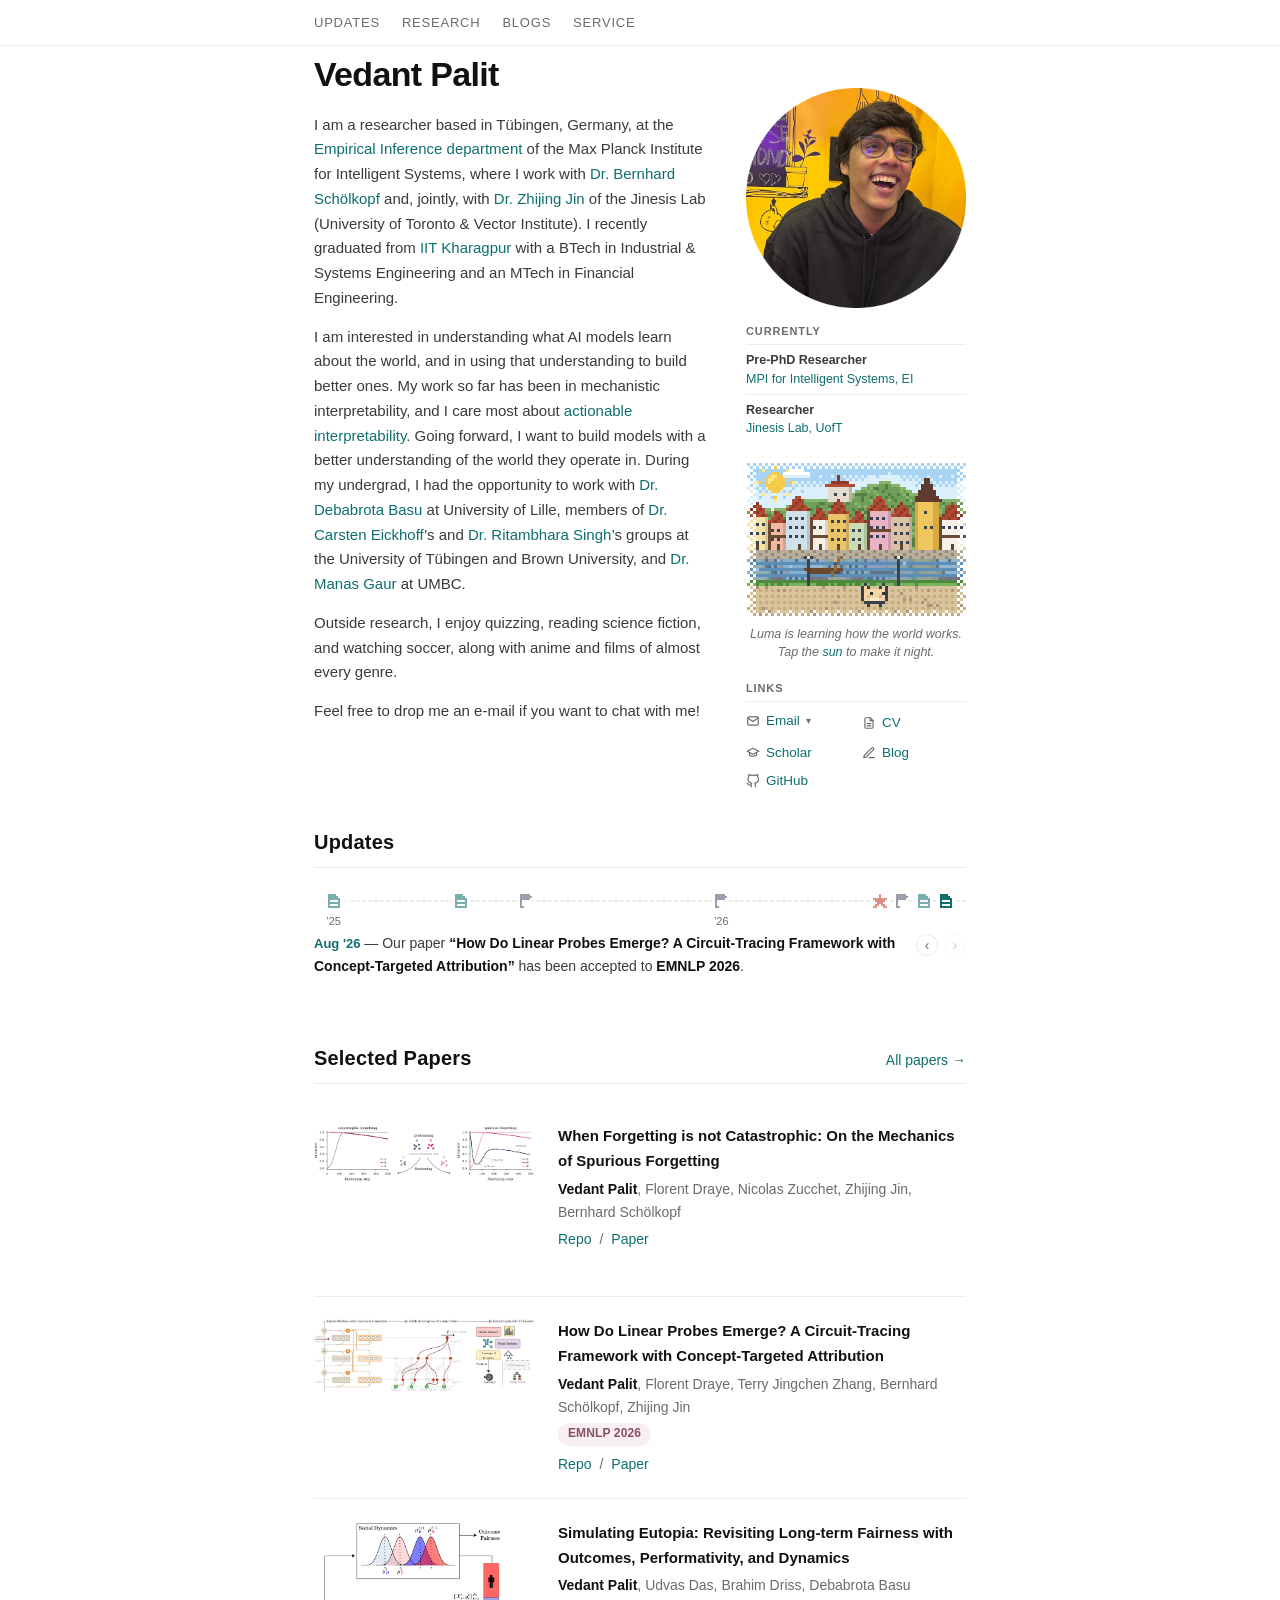
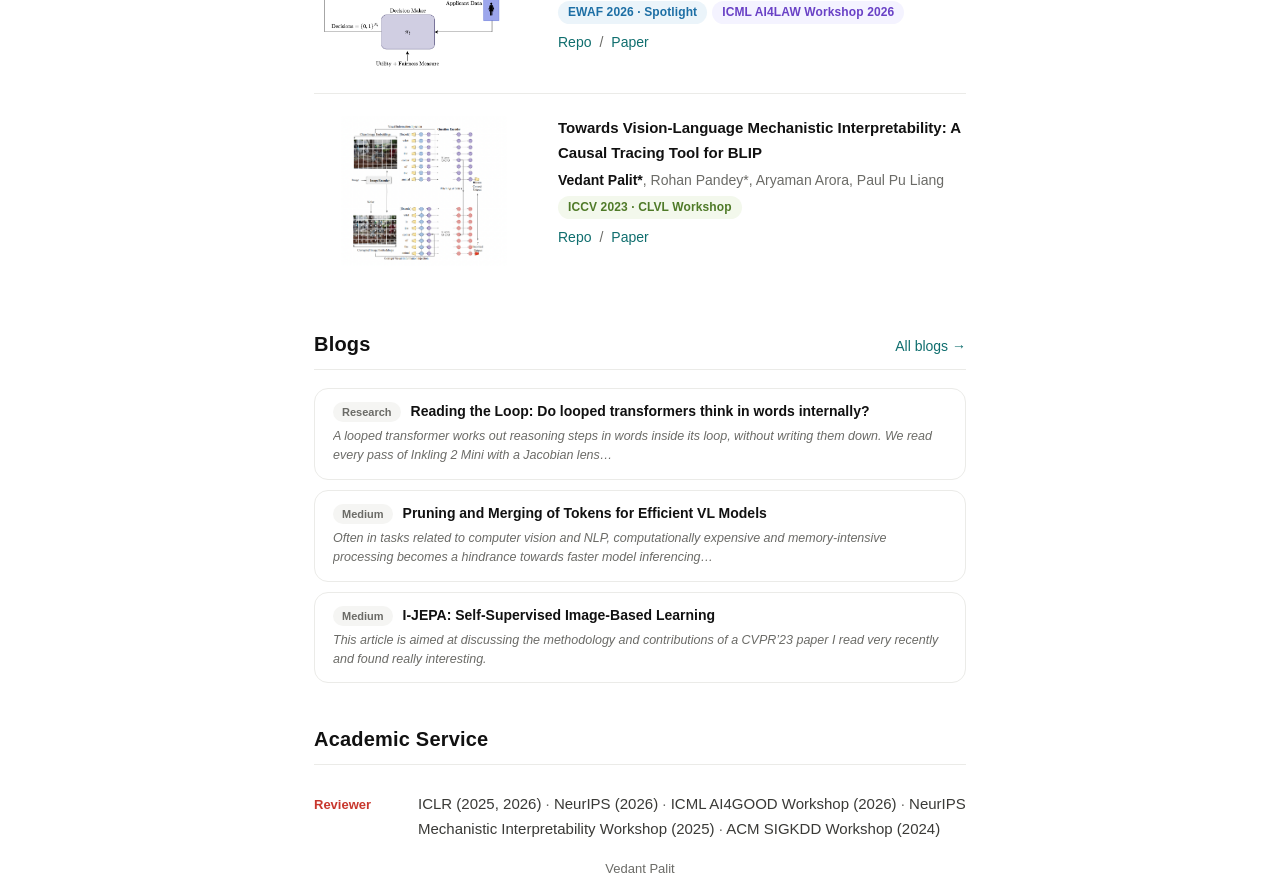
==== commit a6c8cdc3: "Add Reading the Loop post, blogs page, and Blogs above Service New post at blogs/reading-the-loop.ht" ====
--- a/index.html
+++ b/index.html
@@ -24,8 +24,8 @@
       <div class="container">
         <a href="#updates">Updates</a>
         <a href="#research">Research</a>
+        <a href="#blogs">Blogs</a>
         <a href="#service">Service</a>
-        <a href="#blogs">Blogs</a>
       </div>
     </nav>
 
@@ -59,14 +59,17 @@
         <div id="papers-list" data-list></div>
       </section>
 
+      <section id="blogs">
+        <h2 class="section-head">
+          <span>Blogs</span>
+          <a href="blogs.html" class="head-link">All blogs →</a>
+        </h2>
+        <div id="blogs-list" data-list></div>
+      </section>
+
       <section id="service">
         <h2>Academic Service</h2>
         <div id="service-list" data-list></div>
-      </section>
-
-      <section id="blogs">
-        <h2>Blogs</h2>
-        <div id="blogs-list" data-list></div>
       </section>
 
       <div id="sentinel"></div>
--- a/css/style.css
+++ b/css/style.css
@@ -740,6 +740,7 @@
   margin-top: 6px;
 }
 
+/* Pixel-dashed rail, like the dithered edges of the pixel world */
 .ax-track::before {
   content: "";
   position: absolute;
@@ -747,26 +748,60 @@
   right: 0;
   top: 14px;
   height: 2px;
-  background-color: var(--rule);
-}
-
+  background-image: repeating-linear-gradient(90deg, var(--rule) 0 4px, transparent 4px 6px);
+}
+
+.ax-track.has-earlier::before {
+  -webkit-mask-image: linear-gradient(90deg, transparent, #000 8%);
+  mask-image: linear-gradient(90deg, transparent, #000 8%);
+}
+.ax-track.has-later::before {
+  -webkit-mask-image: linear-gradient(90deg, #000 92%, transparent);
+  mask-image: linear-gradient(90deg, #000 92%, transparent);
+}
+.ax-track.has-earlier.has-later::before {
+  -webkit-mask-image: linear-gradient(90deg, transparent, #000 8%, #000 92%, transparent);
+  mask-image: linear-gradient(90deg, transparent, #000 8%, #000 92%, transparent);
+}
+
+/* Paging the window slides the markers in from the direction of travel */
+.ax-track.slide-back .ax-dot,
+.ax-track.slide-back .ax-tick { animation: ax-in-left 0.35s ease; }
+.ax-track.slide-fwd .ax-dot,
+.ax-track.slide-fwd .ax-tick { animation: ax-in-right 0.35s ease; }
+
+@keyframes ax-in-left  { from { opacity: 0; margin-left: -24px; } to { opacity: 1; margin-left: 0; } }
+@keyframes ax-in-right { from { opacity: 0; margin-left: 24px; }  to { opacity: 1; margin-left: 0; } }
+
+/* Each update is a tiny 8-bit glyph (page, flag, star, diamond) in its type colour */
 .ax-dot {
   position: absolute;
-  top: 14px;
+  top: 15px;
   transform: translate(-50%, -50%);
-  width: 10px;
-  height: 10px;
-  border-radius: 50%;
   border: none;
-  padding: 0;
-  background-color: var(--dot, var(--muted));
+  padding: 2px 3px;
+  background-color: var(--bg);
+  color: var(--dot, var(--muted));
+  line-height: 0;
   cursor: pointer;
-  transition: box-shadow 0.15s ease;
-}
-
-.ax-dot:hover,
+  opacity: 0.55;
+  transition: opacity 0.15s ease, transform 0.15s ease;
+}
+
+.ax-dot svg { display: block; fill: currentColor; }
+.ax-dot .cut { fill: var(--bg); }
+
+.ax-dot:hover { opacity: 1; transform: translate(-50%, calc(-50% - 2px)); }
+
+/* The update being read bobs like an idle sprite, in two pixel steps */
 .ax-dot.active {
-  box-shadow: 0 0 0 2px var(--bg), 0 0 0 3.5px var(--dot, var(--muted));
+  opacity: 1;
+  animation: ax-bob 1.1s steps(1) infinite;
+}
+
+@keyframes ax-bob {
+  0%   { transform: translate(-50%, -50%); }
+  50%  { transform: translate(-50%, calc(-50% - 2px)); }
 }
 
 .ax-tick {
@@ -841,7 +876,7 @@
 }
 
 .ax-detail .ax-date {
-  color: var(--highlight);
+  color: var(--dot, var(--highlight));
   font-weight: 600;
   font-size: 13px;
 }
@@ -879,13 +914,17 @@
   box-shadow: 0 0 0 3px var(--bg);
 }
 
-.t-paper    { --dot: #b42318; }
-.t-position { --dot: #475467; }
-.t-award    { --dot: #dc8a0e; }
-
-:root[data-theme="dark"] .t-paper    { --dot: #f07c6f; }
-:root[data-theme="dark"] .t-position { --dot: #90a2b5; }
-:root[data-theme="dark"] .t-award    { --dot: #f0b866; }
+/* Update types: papers in the link teal, positions in ink slate,
+   awards in the red detail colour, milestones in grey */
+.t-paper     { --dot: #0f6e6e; }
+.t-position  { --dot: #475467; }
+.t-award     { --dot: #c8372d; }
+.t-milestone { --dot: #98a2b3; }
+
+:root[data-theme="dark"] .t-paper     { --dot: #5fc2b8; }
+:root[data-theme="dark"] .t-position  { --dot: #90a2b5; }
+:root[data-theme="dark"] .t-award     { --dot: #f07c6f; }
+:root[data-theme="dark"] .t-milestone { --dot: #6b7480; }
 
 .tl-item .date {
   flex-shrink: 0;
@@ -1204,7 +1243,7 @@
 
 /* Blog cards */
 
-#blogs-list {
+#blogs-list, #blogs-all {
   display: flex;
   flex-direction: column;
   gap: 10px;
@@ -1318,6 +1357,6 @@
 @media (prefers-reduced-motion: reduce) {
   html { scroll-behavior: auto; }
   .reveal { transition: none; transform: none; }
-  #critter svg, .cr-eyes-open, .cr-z { animation: none; }
+  #critter svg, .cr-eyes-open, .cr-z, .ax-dot.active { animation: none; }
   .nav-ink { transition: opacity 0.2s ease; }
 }
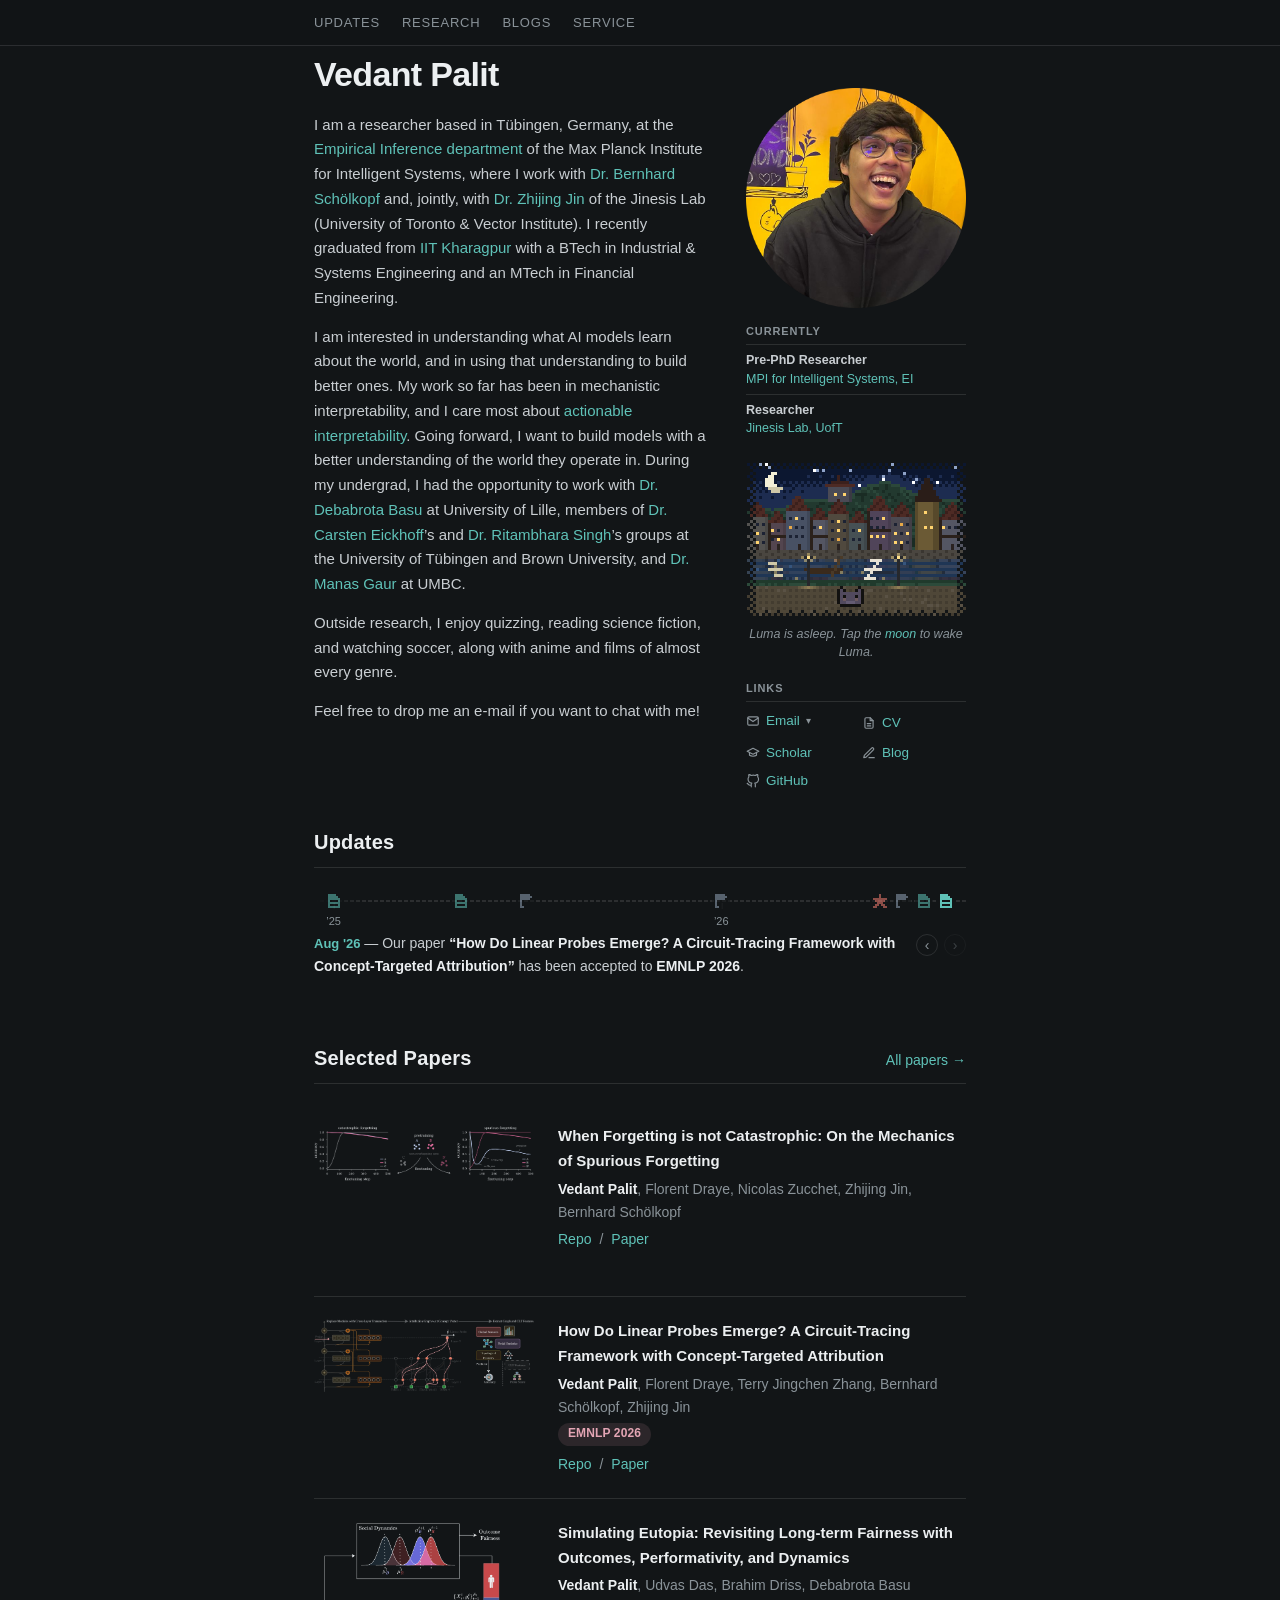
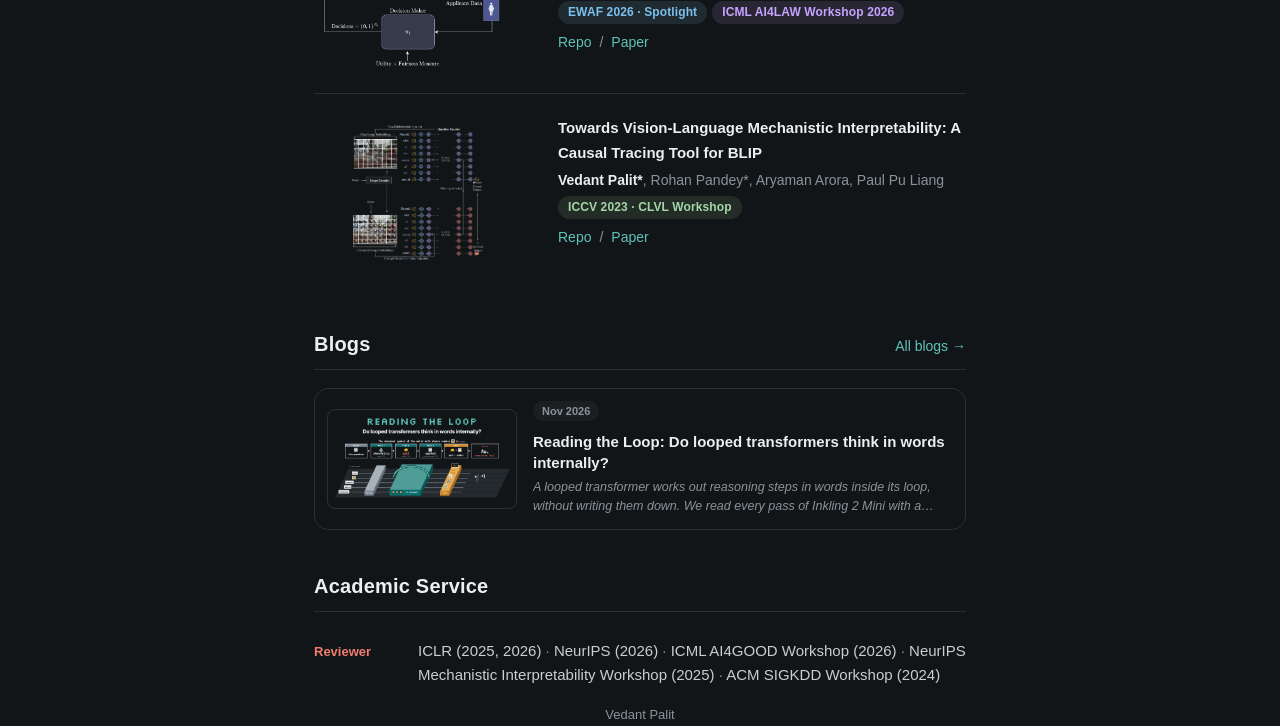
==== commit fa5b3864: "Time-of-day sky: theme follows sunrise/sunset, background tints for dawn and golden hour, pixel scen" ====
--- a/index.html
+++ b/index.html
@@ -8,14 +8,8 @@
     <meta name="viewport" content="width=device-width, initial-scale=1">
     <link rel="icon" href="images/favicon.ico" sizes="48x48">
     <link rel="icon" href="images/favicon.png" type="image/png" sizes="192x192">
-    <script>
-      /* Set theme before first paint to avoid a flash of the wrong mode */
-      (function () {
-        var stored = localStorage.getItem("theme");
-        var theme = stored || (window.matchMedia("(prefers-color-scheme: dark)").matches ? "dark" : "light");
-        document.documentElement.setAttribute("data-theme", theme);
-      })();
-    </script>
+    <!-- Theme and background from the time of day, before first paint -->
+    <script src="js/sky.js"></script>
     <link rel="stylesheet" href="css/style.css">
   </head>
 
--- a/css/style.css
+++ b/css/style.css
@@ -12,7 +12,7 @@
   --accent: #0f6e6e;
   --accent-hover: #0a5555;
   --highlight: #c8372d;     /* red details: nav underline, dates, widget bar */
-  --rule: #ebebe8;
+  --rule: rgba(0, 0, 0, 0.11);          /* translucent, so lines stay visible on the sky tint */
   --max-width: 700px;
 
   /* Luma, awake (warm daytime palette) */
@@ -35,7 +35,7 @@
   --accent: #5fc2b8;
   --accent-hover: #8fd8cf;
   --highlight: #f07c6f;
-  --rule: #272c30;
+  --rule: rgba(255, 255, 255, 0.11);
 
   /* Luma, asleep (moonlit plum) */
   --cr-o: #121110;
@@ -51,9 +51,13 @@
 
 html { scroll-behavior: smooth; }
 
+/* The sky tint (js/sky.js) is a screen-high gradient that stays put while
+   the page scrolls; without it the three stops fall back to plain --bg */
 body {
   margin: 0;
   background-color: var(--bg);
+  background-image: linear-gradient(180deg, var(--sky-top, var(--bg)), var(--sky-mid, var(--bg)) 55%, var(--sky-bot, var(--bg)));
+  background-attachment: fixed;
   color: var(--text);
   font-family: -apple-system, BlinkMacSystemFont, "Segoe UI", Roboto, Helvetica, Arial, sans-serif;
   font-size: 15px;
@@ -1040,10 +1044,13 @@
   align-items: flex-start;
   justify-content: center;
   cursor: zoom-in;
-  transition: transform 0.15s ease;
-}
-
-.entry .thumb:hover { transform: translateY(-2px); }
+}
+
+/* Paper figures have transparent backgrounds (light and dark versions), so the
+   page's time-of-day tint shows through them in every browser */
+.entry .thumb img { transition: transform 0.15s ease; }
+
+.entry .thumb:hover img { transform: translateY(-2px); }
 
 .entry .thumb img {
   max-width: 100%;
@@ -1074,6 +1081,9 @@
   background-color: #fff;
 }
 
+/* Figures are transparent: back the dark versions with the dark page colour */
+:root[data-theme="dark"] .lightbox img { background-color: #121517; }
+
 .lightbox-caption {
   margin-top: 10px;
   font-size: 14px;
@@ -1360,3 +1370,36 @@
   #critter svg, .cr-eyes-open, .cr-z, .ax-dot.active { animation: none; }
   .nav-ink { transition: opacity 0.2s ease; }
 }
+
+/* Blog cards for posts on this site: image on the left, text on the right */
+.blog-card.has-img { flex-direction: row; align-items: center; gap: 16px; padding: 12px; }
+.blog-img { width: 190px; aspect-ratio: 1200 / 630; object-fit: cover; border-radius: 8px; border: 1px solid var(--rule); flex-shrink: 0; }
+.blog-text { display: flex; flex-direction: column; gap: 5px; min-width: 0; }
+.blog-card.has-img .blog-title { font-size: 15px; }
+@media (max-width: 560px) {
+  .blog-card.has-img { flex-direction: column; align-items: stretch; }
+  .blog-img { width: 100%; }
+}
+
+/* Older posts on other platforms: a collapsed, muted list on blogs.html */
+.blog-older { margin-top: 22px; border-top: 1px solid var(--rule); padding-top: 12px; }
+.blog-older summary { cursor: pointer; font-size: 13px; font-weight: 600; color: var(--muted); list-style: none; display: inline-flex; align-items: center; gap: 8px; }
+.blog-older summary::-webkit-details-marker { display: none; }
+.blog-older summary::before { content: "▸"; font-size: 11px; transition: transform 0.2s ease; }
+.blog-older[open] summary::before { transform: rotate(90deg); }
+.blog-older summary:hover { color: var(--accent); }
+.blog-older-n { font-weight: 500; font-size: 11px; padding: 0 7px; border-radius: 999px; background: var(--bg-soft); }
+.blog-older-list { display: flex; flex-direction: column; margin-top: 8px; }
+.blog-older-row { display: flex; align-items: baseline; gap: 10px; padding: 7px 2px; border-bottom: 1px solid var(--rule); background-image: none; }
+.blog-older-row:last-child { border-bottom: 0; }
+.blog-older-src { flex-shrink: 0; width: 72px; font-size: 11px; font-weight: 600; color: var(--muted); opacity: 0.75; }
+.blog-older-title { font-size: 13.5px; color: var(--muted); }
+.blog-older-row:hover .blog-older-title { color: var(--accent); }
+.blog-img-dark { display: none; }
+:root[data-theme="dark"] .blog-img-light { display: none; }
+:root[data-theme="dark"] .blog-img-dark { display: block; }
+
+/* Paper figures: imageDark versions swap in with the dark theme */
+.entry .thumb img.img-dark { display: none; }
+:root[data-theme="dark"] .entry .thumb img.img-light { display: none; }
+:root[data-theme="dark"] .entry .thumb img.img-dark { display: block; }
